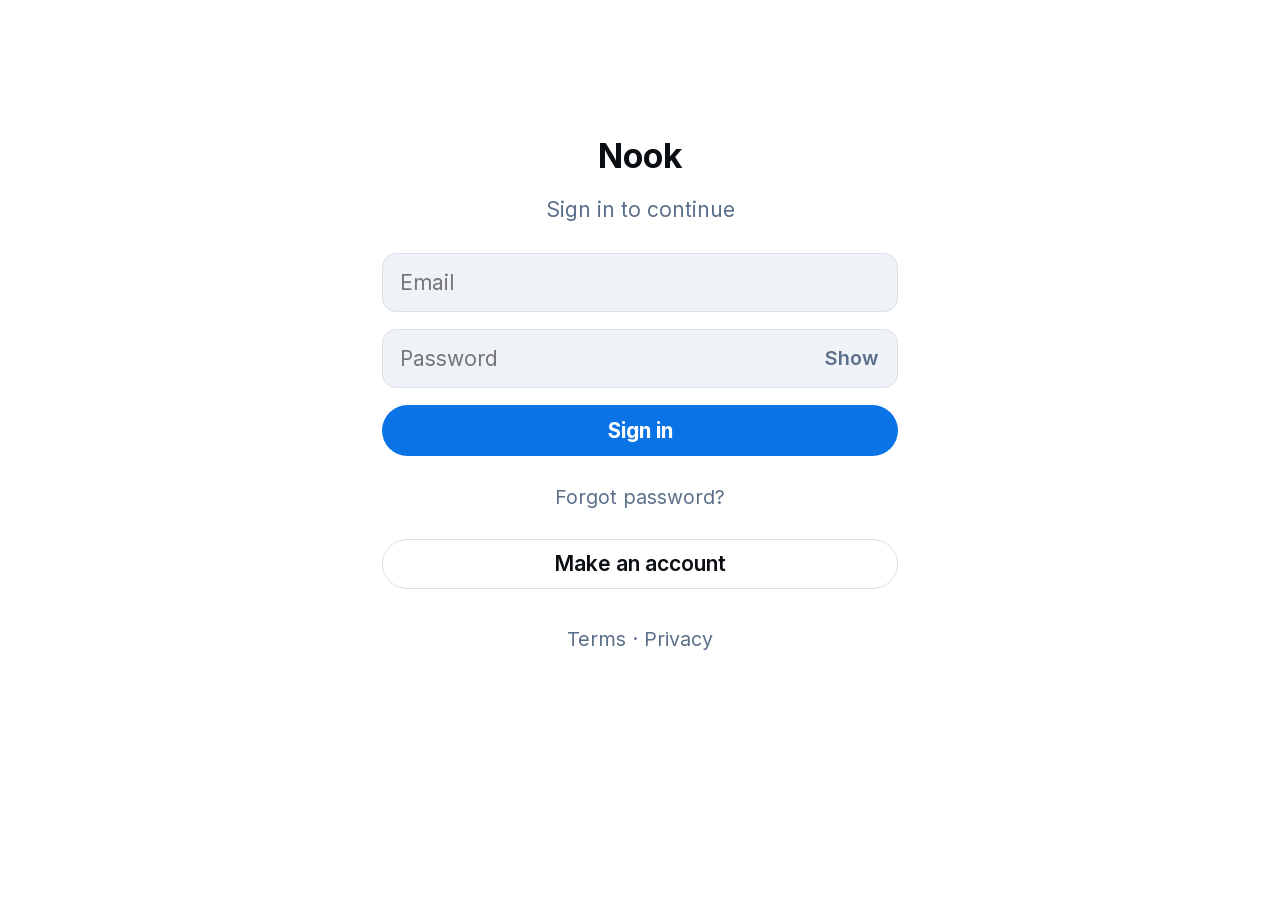
==== index.html @ 137444a3 "Aegis checks 25 posts a minute, preload the main font Co-Authored-By: Claude Sonnet 5.5 <noreply@ant" ====
<!doctype html><html lang="en"><head><meta charset=utf8><meta http-equiv="Content-Security-Policy" content="default-src 'self'; script-src 'self'; style-src 'self' 'unsafe-inline'; font-src 'self'; img-src 'self' data: blob: https:; media-src 'self' data: blob: https://cimyolsipjdpibzaebmx.supabase.co; connect-src 'self' data: blob: https://cimyolsipjdpibzaebmx.supabase.co wss://cimyolsipjdpibzaebmx.supabase.co https://www.youtube.com https://api.microlink.io https://api.allorigins.win https://api.pwnedpasswords.com; worker-src 'self'; manifest-src 'self'; frame-src 'none'; object-src 'none'; base-uri 'none'; form-action 'none'"><link rel="manifest" href="manifest.webmanifest"><meta name="theme-color" content="#161e27"><meta name="description" content="Nook is a small social app for adults. Post, follow people and message your friends."><meta property="og:type" content="website"><meta property="og:site_name" content="Nook"><meta property="og:title" content="Nook"><meta property="og:description" content="Post, follow people and message your friends."><meta property="og:url" content="https://nook-web-app.github.io/"><meta property="og:image" content="https://nook-web-app.github.io/og-image.png"><meta property="og:image:width" content="1200"><meta property="og:image:height" content="630"><meta name="twitter:card" content="summary_large_image"><meta name="twitter:title" content="Nook"><meta name="twitter:image" content="https://nook-web-app.github.io/og-image.png"><meta name="mobile-web-app-capable" content="yes"><meta name="apple-mobile-web-app-capable" content="yes"><meta name="apple-mobile-web-app-title" content="Nook"><meta name="apple-mobile-web-app-status-bar-style" content="black"><link rel="icon" href="icon-192.png" type="image/png"><link rel="apple-touch-icon" href="icon-192.png"><meta name=viewport content="width=device-width,initial-scale=1,viewport-fit=cover,interactive-widget=resizes-content"><style>img{max-width:100%}[hidden]:not([hidden=until-found i]){display:none!important}</style></head><body>
<meta name="claude:viewport-fit-sides" content="cover">
<title>Nook</title>
<link rel="preload" href="fonts/inter-latin.woff2" as="font" type="font/woff2" crossorigin>
<script defer blocking="render" src="supabase.js" integrity="sha384-UagCvVPT5XXA0Hx+nJYUAGBFseHT9zBgpJMSebsAxl9lciTwbT+39j5VfRjdP5Tp" crossorigin="anonymous"></script>
<script defer blocking="render" src="app.js"></script>
<script defer src="update.js"></script>
<style>
@font-face{font-family:'Inter';font-style:normal;font-weight:400 700;font-display:swap;src:url(fonts/inter-cyrillic-ext.woff2) format('woff2');unicode-range:U+0460-052F, U+1C80-1C8A, U+20B4, U+2DE0-2DFF, U+A640-A69F, U+FE2E-FE2F}
@font-face{font-family:'Inter';font-style:normal;font-weight:400 700;font-display:swap;src:url(fonts/inter-cyrillic.woff2) format('woff2');unicode-range:U+0301, U+0400-045F, U+0490-0491, U+04B0-04B1, U+2116}
@font-face{font-family:'Inter';font-style:normal;font-weight:400 700;font-display:swap;src:url(fonts/inter-greek-ext.woff2) format('woff2');unicode-range:U+1F00-1FFF}
@font-face{font-family:'Inter';font-style:normal;font-weight:400 700;font-display:swap;src:url(fonts/inter-greek.woff2) format('woff2');unicode-range:U+0370-0377, U+037A-037F, U+0384-038A, U+038C, U+038E-03A1, U+03A3-03FF}
@font-face{font-family:'Inter';font-style:normal;font-weight:400 700;font-display:swap;src:url(fonts/inter-vietnamese.woff2) format('woff2');unicode-range:U+0102-0103, U+0110-0111, U+0128-0129, U+0168-0169, U+01A0-01A1, U+01AF-01B0, U+0300-0301, U+0303-0304, U+0308-0309, U+0323, U+0329, U+1EA0-1EF9, U+20AB}
@font-face{font-family:'Inter';font-style:normal;font-weight:400 700;font-display:swap;src:url(fonts/inter-latin-ext.woff2) format('woff2');unicode-range:U+0100-02BA, U+02BD-02C5, U+02C7-02CC, U+02CE-02D7, U+02DD-02FF, U+0304, U+0308, U+0329, U+1D00-1DBF, U+1E00-1E9F, U+1EF2-1EFF, U+2020, U+20A0-20AB, U+20AD-20C4, U+2113, U+2C60-2C7F, U+A720-A7FF}
@font-face{font-family:'Inter';font-style:normal;font-weight:400 700;font-display:swap;src:url(fonts/inter-latin.woff2) format('woff2');unicode-range:U+0000-00FF, U+0131, U+0152-0153, U+02BB-02BC, U+02C6, U+02DA, U+02DC, U+0304, U+0308, U+0329, U+2000-206F, U+20AC, U+2122, U+2191, U+2193, U+2212, U+2215, U+FEFF, U+FFFD}
:root{--fill:#1b75d6;--lnk:#208bfe;--r-xs:4px;--r-s:10px;--r-m:14px;--r-bubble:18px;--r-l:22px;--r-sheet:28px;--r-pill:999px;--fs-xs:12px;--fs-sm:13px;--fs-md:14px;--fs-base:15px;--fs-lg:16px;--fs-xl:17px;--fs-2xl:20px;--fs-3xl:24px;--fs-av:34px;--tap:44px;--btn:36px;--btn-sm:32px;--g:16px;--bg:#161e27;--bg2:#1f2a37;--fg:#f1f3f5;--muted:#8d9bae;--line:#2b3846;--accent:#208bfe;--on:#ffffff;--danger:#f0516f;--good:#2dc653;--like:#ec4899;--scrim:rgba(0,0,0,.55);--b1:#14466f;--b2:#1d6aa8;color-scheme:dark}
@media (prefers-color-scheme: light){:root:not([data-theme="dark"]){--bg:#ffffff;--bg2:#eff2f6;--fg:#0b0f14;--muted:#5c6f8a;--line:#d9e0e8;--accent:#0b78f0;--fill:#0a73e6;--lnk:#0a73e6;--on:#ffffff;--danger:#d4264a;--good:#16a34a;--like:#e11d74;--scrim:rgba(10,15,20,.4);--b1:#9fcbfb;--b2:#5aa6f5;color-scheme:light}}
:root[data-theme="light"]{--bg:#ffffff;--bg2:#eff2f6;--fg:#0b0f14;--muted:#5c6f8a;--line:#d9e0e8;--accent:#0b78f0;--fill:#0a73e6;--lnk:#0a73e6;--on:#ffffff;--danger:#d4264a;--good:#16a34a;--like:#e11d74;--scrim:rgba(10,15,20,.4);--b1:#9fcbfb;--b2:#5aa6f5;color-scheme:light}
*{box-sizing:border-box;-webkit-tap-highlight-color:transparent}
[hidden]{display:none!important}
html{height:100%;margin:0;overflow:hidden;overscroll-behavior:none;background:var(--bg)}
body{position:fixed;inset:0 0 var(--kb,0px) 0;display:flex;flex-direction:column;overflow:hidden;overscroll-behavior:none;max-width:var(--max,600px);margin:0 auto;padding-top:env(safe-area-inset-top,0px);background:var(--bg);color:var(--fg);font:15px/1.4 Inter,system-ui,-apple-system,"Segoe UI",Roboto,sans-serif}
*{scrollbar-width:none}
*::-webkit-scrollbar{display:none;width:0;height:0}
button{font:inherit;color:inherit;cursor:pointer}
body{-webkit-user-select:none;user-select:none;-webkit-touch-callout:none}
input,textarea{-webkit-user-select:text;user-select:text}
input,textarea{font:inherit;color:var(--fg)}
textarea{resize:none}
.bar,.tabs,.post,.mp,.cr,.rb,.pinfo,.lrow,.sec,.mg,.msgs,.cin,.stats,.ptabs,.note,.cfoot,.empty,.rest{padding-left:max(16px,env(safe-area-inset-left,0px));padding-right:max(16px,env(safe-area-inset-right,0px))}
#top{position:relative;flex:none;z-index:5;background:var(--bg);border-bottom:1px solid var(--line)}
#main{overflow-anchor:none;contain:layout paint;position:relative;flex:1;min-width:0;min-height:0;overflow-y:auto;overflow-x:hidden;overscroll-behavior:contain;-webkit-overflow-scrolling:touch}
#rail{display:none}
.bar{display:grid;grid-template-columns:44px 1fr 44px;align-items:center;height:54px}
.bar>.ib:first-child{margin-left:-10px}
.bar>.ib:last-child{margin-right:-10px}
.ttl{font-weight:700;font-size:var(--fs-xl);text-align:center;overflow:hidden;text-overflow:ellipsis;white-space:nowrap}
.ib{position:relative;cursor:pointer;width:44px;height:44px;display:flex;align-items:center;justify-content:center;background:none;border:0;color:var(--muted);border-radius:50%;padding:0}
@media (hover:hover){.ib:hover{color:var(--fg)}}
.tabs{display:flex;overflow-x:auto;scrollbar-width:none}
.tabs::-webkit-scrollbar{display:none}
.tab{flex:1 0 auto;background:none;border:0;padding:0 14px;color:var(--muted);font-weight:600;font-size:var(--fs-base)}
.tab span{display:inline-block;padding:13px 0 11px;border-bottom:3px solid transparent}
.tab.on{color:var(--fg);font-weight:700}
.tab.on span{border-color:var(--accent)}
.cr{display:flex;align-items:center;gap:12px;padding-block:12px;border-bottom:1px solid var(--line)}
.cr .ph{flex:1;color:var(--muted);font-size:var(--fs-lg);background:none;border:0;text-align:left;padding:8px 0}
.cr .ph,.srow .sub{white-space:nowrap;overflow:hidden;text-overflow:ellipsis;min-width:0}
.cr .ib{width:var(--btn);color:var(--muted)}
.av{position:relative;width:40px;height:40px;border-radius:50%;background:var(--accent);color:var(--on);display:flex;align-items:center;justify-content:center;font-weight:700;flex:none;overflow:hidden}
.pic{position:absolute;inset:0;width:100%;height:100%;object-fit:cover;display:block}
.banner .pic{inset:-1px;width:calc(100% + 2px);height:calc(100% + 2px)}
.avc{display:flex;flex-direction:column;align-items:center}
.post.line{border-bottom:0}
.post.line .avc::after{content:"";flex:1;width:2px;background:var(--line);margin-top:4px;border-radius:2px}
.post{content-visibility:auto;contain-intrinsic-size:auto 120px;display:flex;gap:10px;padding-block:12px 2px;border-bottom:1px solid var(--line);cursor:pointer}
.post.rep{margin-left:calc(var(--d,0)*14px);padding-left:16px}
.pc{flex:1;min-width:0}
.ph2{display:flex;gap:5px;align-items:baseline;min-width:0}
.pn{font-weight:700;white-space:nowrap;overflow:hidden;text-overflow:ellipsis;max-width:50%}
.pu{color:var(--muted);white-space:nowrap;overflow:hidden;text-overflow:ellipsis;min-width:0}
.pt{color:var(--muted);margin-left:auto;flex:none;font-size:var(--fs-md)}
.rt{display:flex;align-items:center;gap:5px;color:var(--muted);font-size:var(--fs-sm);margin-bottom:2px}
.tx{white-space:pre-wrap;overflow-wrap:anywhere;font-size:var(--fs-base);line-height:1.38}
.tx.big{font-size:var(--fs-2xl);line-height:1.35}
.lk,.tag{color:var(--accent);background:none;border:0;padding:0;font:inherit;text-decoration:none;cursor:pointer}
.imgs{display:grid;gap:3px;border-radius:var(--r-m);overflow:hidden;margin-top:8px;border:1px solid var(--line)}
.imgs>*{min-width:0;min-height:0}
.imgs img{width:100%;height:100%;object-fit:cover;display:block;cursor:zoom-in;background:var(--bg2)}
.imgs.many{grid-template-columns:1fr 1fr}
.imgs.many img{height:auto;aspect-ratio:1}
.lbm{display:flex;max-width:100%;max-height:100%}
.av:has(> img.pic){background:none}
.av>img.pic{border-radius:50%}
.pic.blur{filter:blur(3px);transform:scale(1.04)}
.seg{display:flex;gap:8px;margin-top:6px}
.seg button{flex:1;border:0;border-radius:var(--r-s);background:var(--bg2);color:var(--fg);padding:11px;font-weight:600}
.seg button.on{background:var(--fill,var(--accent));color:var(--on)}
.imgs.n1 img{height:auto;max-height:min(460px,60vh)}
.imgs.n2{grid-template-columns:1fr 1fr;aspect-ratio:2/1}
.imgs.n3{grid-template-columns:1fr 1fr;grid-template-rows:1fr 1fr;aspect-ratio:1.7/1}
.imgs.n3>:first-child{grid-row:span 2}
.imgs.n4{grid-template-columns:1fr 1fr;grid-template-rows:1fr 1fr;aspect-ratio:1.7/1}
.acts{display:flex;align-items:center;margin:2px 0 0 -8px}
.ab{display:flex;align-items:center;gap:6px;padding:8px;min-height:38px;background:none;border:0;border-radius:var(--r-pill);color:var(--muted);font-size:var(--fs-sm);font-variant-numeric:tabular-nums}
@media (hover:hover){.ab:hover{color:var(--accent)}}
.acts>.ab:nth-child(-n+3){flex:1 1 0;max-width:84px}
.acts>.ab:nth-child(4){margin-left:auto}
.ab.like.on{color:var(--like)}
.ab.rp.on{color:var(--good)}
.ab.bm.on{color:var(--accent)}
.acts.big{margin:4px 0 0;justify-content:space-around;padding-block:4px;border-top:1px solid var(--line);border-bottom:1px solid var(--line)}
.acts.big>.ab{flex:0 0 auto;max-width:none;margin:0}
.mp{padding-block:12px 0}
.mh{display:flex;gap:12px;align-items:center}
.mh .nm{min-width:0}
.mh b{display:block}
.mh span{color:var(--muted)}
.mp .tx{margin-top:12px}
.when{color:var(--muted);font-size:var(--fs-md);margin-top:12px;padding-bottom:12px}
.stats{display:flex;gap:16px;flex-wrap:wrap;padding-block:0 12px;color:var(--muted);font-size:var(--fs-md)}
.stats b{color:var(--fg)}
.rb{display:flex;align-items:center;gap:10px;padding-block:12px;border-bottom:1px solid var(--line)}
.rb button{flex:1;text-align:left;color:var(--muted);background:var(--bg2);border:0;border-radius:var(--r-pill);padding:9px 14px}
.empty{text-align:center;color:var(--muted);padding-block:56px;display:flex;flex-direction:column;align-items:center;gap:14px}
.empty svg{opacity:.8}
.empty p{margin:0;max-width:30ch}
.pri{display:inline-flex;align-items:center;justify-content:center;min-height:var(--btn);background:var(--fill,var(--accent));color:var(--on);border:0;border-radius:var(--r-pill);padding:0 18px;font-weight:700}
.pri:disabled{opacity:.45;cursor:default}
.fbtn{display:inline-flex;align-items:center;justify-content:center;min-height:var(--btn);background:var(--fg);color:var(--bg);border:0;border-radius:var(--r-pill);padding:0 18px;font-weight:700}
.fbtn:disabled{opacity:.45;cursor:default}
.fbtn.on{background:none;color:var(--fg);box-shadow:inset 0 0 0 1px var(--line)}
.btns .ghost,.btns .fbtn,.lrow .ghost{min-height:var(--btn-sm);padding:0 14px;font-size:var(--fs-md)}
.ghost{display:inline-flex;align-items:center;justify-content:center;min-height:var(--btn);background:none;border:1px solid var(--line);color:var(--fg);border-radius:var(--r-pill);padding:0 18px;font-weight:600}
.tbtn{background:none;border:0;color:var(--fg);padding:8px 0}
.dng{color:var(--danger)}
.fab{position:fixed;z-index:8;bottom:calc(72px + env(safe-area-inset-bottom,0px));right:calc((100vw - min(100vw,var(--max,600px)))/2 + max(16px,env(safe-area-inset-right,0px)));width:56px;height:56px;border-radius:50%;background:var(--accent);color:var(--on);border:0;display:flex;align-items:center;justify-content:center;box-shadow:0 6px 18px rgba(0,0,0,.35)}
#nav{position:relative;flex:none;z-index:5;background:var(--bg);border-top:1px solid var(--line);display:flex;padding-bottom:env(safe-area-inset-bottom,0px)}
#nav .av{transition:box-shadow .15s}
#nav button.on .av{box-shadow:0 0 0 2px var(--fg)}
#nav button{flex:1;height:54px;background:none;border:0;color:var(--muted);display:flex;align-items:center;justify-content:center}
#nav button.on{color:var(--fg)}
.srch{padding:12px var(--g) 0}
.srch+.hint{margin:0;padding:8px var(--g)}
.fldh{display:flex;flex-direction:column;gap:5px}
.hint{margin:0 4px;font-size:var(--fs-sm);color:var(--muted);min-height:1.2em}
.hint.warn{color:var(--danger)}
.banner{position:relative;overflow:hidden;aspect-ratio:1000/330;background:linear-gradient(135deg,var(--b1),var(--b2))}
.pinfo{padding-block:0 8px}
.arow{display:flex;align-items:flex-end;justify-content:space-between;gap:8px}
.av.xl{width:88px;height:88px;font-size:var(--fs-av);border:4px solid var(--bg);margin-top:-44px}
.btns{display:flex;gap:8px;padding-top:10px}
.btns .ib{border:1px solid var(--line);width:var(--btn-sm);height:var(--btn-sm);background:var(--bg2)}
.pname{font-size:var(--fs-3xl);font-weight:700;margin:8px 0 0;overflow-wrap:anywhere}
.phand{color:var(--muted);margin:0}
.pstat{display:flex;gap:16px;flex-wrap:wrap;margin:10px 0 0;color:var(--muted)}
.pstat b{color:var(--fg)}
.pbio{margin:10px 0 0;white-space:pre-wrap;overflow-wrap:anywhere}
.ptabs{display:flex;overflow-x:auto;border-bottom:1px solid var(--line);scrollbar-width:none;position:sticky;top:0;background:var(--bg);z-index:4}
.mg{display:grid;grid-template-columns:repeat(3,1fr);gap:3px;padding-block:3px}
.mg button{padding:0;border:0;aspect-ratio:1;background:var(--bg2);overflow:hidden;border-radius:var(--r-xs)}
.mg img{width:100%;height:100%;object-fit:cover;display:block}
.lrow{display:flex;align-items:center;gap:14px;padding-block:14px;border-bottom:1px solid var(--line);cursor:pointer}
.lrow .nm{flex:1;min-width:0}
.lrow b{display:block;overflow:hidden;text-overflow:ellipsis;white-space:nowrap}
.lrow .sub{color:var(--muted);font-size:var(--fs-md);overflow:hidden;text-overflow:ellipsis;white-space:nowrap;display:block}
.lrow .time{color:var(--muted);font-size:var(--fs-sm);align-self:flex-start;padding-top:2px}
.lrow .ghost{flex:none}
.sq{width:44px;height:44px;border-radius:var(--r-s);background:var(--accent);color:var(--on);display:flex;align-items:center;justify-content:center;flex:none}
.sec{padding-block:18px 6px;font-size:var(--fs-sm);font-weight:700;color:var(--muted);text-transform:uppercase;letter-spacing:.06em}
.seg{display:flex;gap:4px;padding:4px;background:var(--bg2);border-radius:var(--r-pill);margin:6px max(16px,env(safe-area-inset-right,0px)) 14px max(16px,env(safe-area-inset-left,0px))}
.seg button{flex:1;padding:9px;border-radius:var(--r-pill);border:0;background:none;color:var(--muted);font-weight:600}
.seg button.on{background:var(--fill,var(--accent));color:var(--on)}
.group{background:var(--bg2);border-radius:var(--r-m);overflow:hidden;margin:0 max(16px,env(safe-area-inset-right,0px)) 8px max(16px,env(safe-area-inset-left,0px))}
.srow{display:flex;align-items:center;gap:14px;width:100%;padding:14px 16px;background:none;border:0;border-bottom:1px solid var(--line);text-align:left;color:var(--fg)}
.srow:last-child{border-bottom:0}
.srow .nm{flex:1;min-width:0}
.srow b{display:block;font-weight:600}
.srow .sub{display:block;color:var(--muted);font-size:var(--fs-sm)}
.srow>svg{color:var(--muted);flex:none}
.srow.dng,.srow.dng>svg{color:var(--danger)}
.rest{display:flex;flex-direction:column;gap:10px;padding-block:6px 10px}
.rest .pri{align-self:flex-end}
.note{color:var(--muted);font-size:var(--fs-md);padding-block:4px 10px}
.in{width:100%;min-height:42px;font-size:var(--fs-base);background:var(--bg2);border:1px solid transparent;border-radius:var(--r-s);padding:10px 12px;margin-top:6px}
.in:focus{outline:2px solid var(--accent);outline-offset:0}
.fld{padding-block:8px}
.fld label{font-size:var(--fs-sm);color:var(--muted);font-weight:600}
.chk{display:flex;align-items:center;gap:10px;padding-block:12px}
.chk input{width:20px;height:20px;accent-color:var(--accent)}
.msgs{display:flex;flex-direction:column;gap:6px;padding-block:14px;flex:1 0 auto;justify-content:flex-end}
.mrow{display:flex;flex-direction:column;align-items:flex-end;gap:0}
.mrow>*+*{margin-top:4px}
.bub .lk{color:#fff;text-decoration:none}
.bub{max-width:82%;background:var(--accent);color:var(--on);padding:9px 14px;border-radius:var(--r-bubble) var(--r-bubble) var(--r-xs) var(--r-bubble);white-space:pre-wrap;overflow-wrap:anywhere;border:0;text-align:left}
.mrow>.mmeta{margin-top:0;display:grid;grid-template-rows:0fr;width:100%}
.mmi{min-height:0;overflow:hidden;color:var(--muted);font-size:var(--fs-xs);text-align:right;opacity:0;transform:translateY(-6px)}
.mmi span{display:block;padding:4px 2px 0}
.mrow.open>.mmeta{grid-template-rows:1fr}
.mrow.open .mmi{opacity:1;transform:none}
.mrow .imgs{margin-top:0;width:min(82%,320px);border:0;border-radius:var(--r-bubble)}
.mrow>*+.lc.chat{margin-top:4px}
.mrow>*+.bub{margin-top:4px}
.who{display:flex;align-items:center;gap:10px;min-width:0;padding-left:4px}
.wn{min-width:0;line-height:1.2}
.wn b{display:block;font-size:var(--fs-lg);overflow:hidden;text-overflow:ellipsis;white-space:nowrap}
.wn span{display:block;color:var(--muted);font-size:var(--fs-sm);overflow:hidden;text-overflow:ellipsis;white-space:nowrap}
.chb{grid-template-columns:44px 1fr 44px}
.lc{display:block;border:1px solid var(--line);border-radius:var(--r-m);overflow:hidden;margin-top:8px;color:var(--fg);text-decoration:none;background:var(--bg2)}
.lci{display:block;width:100%;aspect-ratio:1.91/1;object-fit:cover;background:var(--bg2)}
.lcb{padding:10px 12px;display:flex;flex-direction:column;gap:2px;background:var(--bg2)}
.lcb b{font-weight:600;overflow:hidden;display:-webkit-box;-webkit-line-clamp:2;-webkit-box-orient:vertical;overflow-wrap:anywhere}
.lcd{color:var(--muted);font-size:var(--fs-sm);overflow:hidden;display:-webkit-box;-webkit-line-clamp:2;-webkit-box-orient:vertical}
.lch{color:var(--muted);font-size:var(--fs-xs);overflow-wrap:anywhere}
.lc.chat{width:min(82%,320px);border:0;border-radius:var(--r-bubble);margin:0}
.lc.chat .lci{aspect-ratio:1}
.lc.chat .lcb{padding:14px 16px}
.lc .skel.lcs{display:block;width:100%;aspect-ratio:auto;height:150px;border-radius:0}
.cap{position:absolute;bottom:calc(18px + env(safe-area-inset-bottom,0px));left:0;right:0;text-align:center;color:#fff;opacity:.8;font-size:var(--fs-sm);pointer-events:none}
.cimgs .skel,.cpend .skel{display:flex;align-items:center;justify-content:center;font-size:var(--fs-xs);font-weight:600;color:var(--muted)}
.cpend{display:flex;gap:8px;overflow-x:auto;padding:10px max(16px,env(safe-area-inset-right,0px)) 0 max(16px,env(safe-area-inset-left,0px));scrollbar-width:none}
.cpend>*{position:relative;width:64px;height:64px;flex:none;aspect-ratio:auto;border-radius:var(--r-s);overflow:hidden;background:var(--bg2)}
.cpend img{width:100%;height:100%;object-fit:cover;display:block}
.cpend button{position:absolute;top:3px;right:3px;width:22px;height:22px;border-radius:50%;border:0;background:rgba(0,0,0,.65);color:#fff;display:flex;align-items:center;justify-content:center;padding:0}
.cin .ib{width:40px;height:42px;flex:none;color:var(--accent)}
.cdock{position:sticky;bottom:0;z-index:5;background:var(--bg);border-top:1px solid var(--line);padding-bottom:calc(10px + env(safe-area-inset-bottom,0px))}
.cin{display:flex;gap:8px;align-items:flex-end;padding-top:10px}
.cin textarea{flex:1;max-height:140px;min-height:42px;resize:none;font-size:var(--fs-lg);line-height:1.35;background:var(--bg2);border:0;border-radius:var(--r-bubble);padding:10px 14px}
.cin textarea:focus,.cin textarea:focus-visible{outline:0;box-shadow:0 0 0 2px var(--accent)}
.cin .pri{width:42px;height:42px;padding:0;display:flex;align-items:center;justify-content:center}
.cdock{position:sticky}
.zenav{background:none}
.zenav svg,.zenav img{width:100%;height:100%;display:block}
.zenav img{object-fit:cover;border-radius:50%}
.btns label.ghost{cursor:pointer}
.zpop{position:absolute;left:16px;bottom:calc(100% + 6px);z-index:6;display:flex;align-items:center;gap:10px;background:var(--bg2);color:var(--fg);border:1px solid var(--line);border-radius:var(--r-m);padding:8px 14px 8px 8px;box-shadow:0 8px 24px rgba(0,0,0,.25);text-align:left;opacity:0;transform:translateY(8px) scale(.96);transform-origin:bottom left;pointer-events:none;transition:opacity .18s ease,transform .24s cubic-bezier(.2,.8,.2,1)}
.zpop.on{opacity:1;transform:none;pointer-events:auto}
.zpop b{display:block;font-size:var(--fs-base);font-weight:700}
.zpop small{display:block;color:var(--muted);font-size:var(--fs-xs)}
.zav{width:34px;height:34px;border-radius:50%;background:linear-gradient(135deg,var(--b1),var(--accent));color:var(--on);display:flex;align-items:center;justify-content:center;font-weight:700;flex:none}
.zin{color:var(--muted);opacity:.7;font-weight:400}
.mrow.zdm .bub{background:var(--bg2);color:var(--fg);border-radius:var(--r-bubble) var(--r-bubble) var(--r-bubble) var(--r-xs);border:1px solid var(--line)}
.zcard{border:1px solid var(--line);background:var(--bg2);border-radius:var(--r-m);padding:12px 14px;max-width:min(320px,82%);cursor:pointer}
.zcard.big{max-width:none;cursor:default}
.zch{display:flex;align-items:center;gap:10px;margin-bottom:8px}
.zch .nm b{display:block}.zch .nm span{color:var(--muted);font-size:var(--fs-xs)}
.zct{overflow-wrap:anywhere}
.zimgs{display:grid;gap:6px;margin-top:8px;position:relative}.zmore{position:absolute;right:8px;bottom:8px;background:rgba(0,0,0,.65);color:#fff;border-radius:var(--r-pill);padding:2px 10px;font-size:var(--fs-sm);font-weight:600}.zimgs img{width:100%;max-height:260px;object-fit:cover;border-radius:var(--r-s);display:block}
.zcd{color:var(--muted);font-size:var(--fs-xs);margin-top:8px}
.mrow.zdm{align-items:flex-start}
.mrow.zdm .mmi{text-align:left}
.mrow.ai{align-items:flex-start}
.mrow.ai .bub{background:var(--bg2);color:var(--fg);border-radius:var(--r-bubble) var(--r-bubble) var(--r-bubble) var(--r-xs);border:1px solid var(--line)}
.mrow.ai .mmi{text-align:left}
.bub.typing{display:flex;gap:5px;align-items:center;padding:12px 16px}
.bub.typing i{width:7px;height:7px;border-radius:50%;background:var(--muted);animation:zdot 1s ease-in-out infinite}
.bub.typing i:nth-child(2){animation-delay:.15s}
.bub.typing i:nth-child(3){animation-delay:.3s}
@keyframes zdot{0%,60%,100%{transform:translateY(0);opacity:.35}30%{transform:translateY(-4px);opacity:1}}
.ov{position:fixed;inset:0 0 var(--kb,0px) 0;z-index:30;max-width:var(--max,600px);margin:0 auto;background:var(--bg);display:flex;flex-direction:column;padding-top:env(safe-area-inset-top,0px)}
.mbar{grid-template-columns:auto 1fr auto;border-bottom:1px solid var(--line);flex:none}
.mact{margin-top:20px}.mact .pri{width:100%}.mact:has(> [hidden]){display:none}
.mbody{flex:1;overflow-y:auto;min-height:0;padding-left:max(16px,env(safe-area-inset-left,0px));padding-right:max(16px,env(safe-area-inset-right,0px));padding-block:12px}
.cfoot{display:flex;align-items:center;gap:4px;padding-block:6px;border-top:1px solid var(--line);flex:none;padding-bottom:calc(6px + env(safe-area-inset-bottom,0px))}
.cfoot .grow{flex:1}
.cfoot .ib{color:var(--accent)}
.cfoot .ib:disabled{opacity:.4}
.rem{font-size:var(--fs-sm);font-variant-numeric:tabular-nums;color:var(--muted)}
.rem.over{color:var(--danger)}
.ring{width:26px;height:26px;display:block}
.crow{display:flex;gap:12px}
.cta{flex:1;min-width:0;background:none;border:0;resize:none;font-size:var(--fs-xl);line-height:1.4;min-height:130px;padding:6px 0;outline:0;color:var(--fg)}
.cimgs{display:grid;grid-template-columns:repeat(4,1fr);gap:8px;padding-top:8px}
.cimgs div{position:relative;aspect-ratio:1;border-radius:var(--r-s);overflow:hidden;background:var(--bg2)}
.cimgs img{width:100%;height:100%;object-fit:cover;display:block}
.cimgs button{position:absolute;top:4px;right:4px;width:26px;height:26px;border-radius:50%;border:0;background:rgba(0,0,0,.65);color:#fff;display:flex;align-items:center;justify-content:center;padding:0}
.quote{border:1px solid var(--line);border-radius:var(--r-m);padding:10px 12px;margin-bottom:12px;color:var(--muted);font-size:var(--fs-md)}
.quote b{color:var(--fg)}
.ebanner{position:relative;aspect-ratio:1000/330;border-radius:var(--r-m);background:linear-gradient(135deg,var(--b1),var(--b2));overflow:hidden}
.eav{position:relative;margin-top:-44px;margin-left:12px;width:88px}
.eav .av{width:88px;height:88px;font-size:var(--fs-av);border:4px solid var(--bg)}
.pick{position:absolute;right:8px;bottom:8px;width:var(--btn-sm);height:var(--btn-sm);border-radius:50%;border:0;background:rgba(0,0,0,.65);color:#fff;display:flex;align-items:center;justify-content:center;padding:0}
.eav .pick{right:-6px;bottom:2px}
.scrim{position:fixed;inset:0;z-index:60;background:var(--scrim)}
.drawer{position:fixed;top:0;bottom:0;left:0;z-index:61;width:min(86vw,330px);background:var(--bg);border-right:1px solid var(--line);overflow-y:auto;padding-top:calc(20px + env(safe-area-inset-top,0px));padding-bottom:calc(20px + env(safe-area-inset-bottom,0px));padding-left:max(20px,env(safe-area-inset-left,0px));padding-right:20px;display:flex;flex-direction:column}
.drawer .av{width:56px;height:56px;font-size:var(--fs-2xl)}
.drawer h2{font-size:var(--fs-2xl);margin:12px 0 0}
.drawer .hand{color:var(--muted);margin:0}
.drawer .stat{margin:10px 0 18px;color:var(--muted)}
.drawer .stat b{color:var(--fg)}
.dm{display:flex;align-items:center;gap:18px;width:100%;background:none;border:0;padding:13px 0;font-size:var(--fs-2xl);text-align:left;color:var(--fg)}
.dm.on{font-weight:700}
.dfoot{margin-top:auto;padding-top:24px;color:var(--muted);font-size:var(--fs-sm)}
.unotes{list-style:none;margin:6px 0 12px;padding:0 18px;max-height:40vh;overflow-y:auto;text-align:left}.unotes li{font-size:var(--fs-lg);line-height:1.4;padding:6px 0;color:var(--fg)}.ucat{margin:0 0 10px}.uh{font-size:var(--fs-sm);font-weight:700;color:#2f81f7;padding:0 18px 4px;text-transform:uppercase;letter-spacing:.05em}
.sheet{position:fixed;z-index:62;left:0;right:0;bottom:max(8px,env(safe-area-inset-bottom,0px));width:calc(100% - 16px);max-width:584px;margin:0 auto;background:var(--bg);border:1px solid var(--line);border-radius:var(--r-sheet);padding:0 10px 10px;contain:layout style;will-change:transform}
.grab{display:flex;justify-content:center;padding:10px 0 12px;touch-action:none;cursor:grab}
.grab i{width:38px;height:4px;border-radius:var(--r-xs);background:var(--line)}
.st{padding:0 12px 12px;text-align:center;color:var(--muted);font-size:var(--fs-md)}
.sg{overflow:hidden;max-height:52vh;overflow-y:auto}
.si{border-radius:var(--r-m);display:flex;align-items:center;gap:14px;width:100%;padding:12px 14px;background:none;border:0;font-size:var(--fs-lg);font-weight:500;text-align:left;color:var(--fg)}
.si.plain{justify-content:center;padding:15px 14px;font-weight:600}
.sic{width:36px;height:36px;display:flex;align-items:center;justify-content:center;color:var(--accent);flex:none}
.si.danger{color:var(--danger)}
.si.danger .sic{color:var(--danger)}
.si .trail{margin-left:auto;color:var(--muted);display:flex}
.si.on{background:var(--bg2);font-weight:700}
.si .trail.ck{display:none;color:var(--accent)}
.si.on .trail.ck{display:flex}
.sx{border-radius:var(--r-m);display:block;width:100%;padding:15px;border:0;background:none;color:var(--fg);font-weight:700;font-size:var(--fs-lg)}
.sx:active{background:var(--bg2)}
.lb{position:fixed;inset:0;z-index:80;background:rgba(0,0,0,.94);display:flex;align-items:center;justify-content:center}
.lb img{max-width:100%;max-height:100%;object-fit:contain}
.lb .ib{position:absolute;color:#fff;background:rgba(255,255,255,.14)}
.lb .x{top:calc(12px + env(safe-area-inset-top,0px));right:12px}
.lb .l{left:8px;top:50%}
.lb .r{right:8px;top:50%}
#toast{position:fixed;z-index:90;left:50%;bottom:calc(72px + env(safe-area-inset-bottom,0px));transform:translateX(-50%);display:flex;align-items:center;gap:12px;width:max-content;background:var(--bg2);color:var(--fg);border:1px solid var(--line);padding:9px 14px;border-radius:var(--r-m);font-weight:500;font-size:var(--fs-sm);line-height:1.3;max-width:min(88vw,340px);opacity:0;pointer-events:none;box-shadow:0 4px 16px rgba(0,0,0,.22)}
#toast.show{opacity:1}
.hid{display:none}
#ptr{position:fixed;left:50%;top:0;width:40px;height:40px;margin-left:-20px;border-radius:50%;background:var(--bg2);border:1px solid var(--line);color:var(--accent);display:flex;align-items:center;justify-content:center;z-index:20;opacity:0;pointer-events:none;transform:translateY(-60px);box-shadow:0 4px 14px rgba(0,0,0,.3)}
#ptr.snap{transition:transform .22s cubic-bezier(.2,.8,.2,1),opacity .2s}
#ptr.spin svg{animation:ptrspin .7s linear infinite}
@keyframes ptrspin{to{transform:rotate(360deg)}}
:focus-visible{outline:2px solid var(--accent);outline-offset:2px}
.cta:focus-visible{outline:0}
.vh{position:absolute;inset:0;width:100%;height:100%;opacity:0;cursor:pointer;font-size:0}
.ib.off{opacity:.4;pointer-events:none}
.pick{cursor:pointer}
.skel{aspect-ratio:1;border-radius:var(--r-s);background:var(--bg2)}
.dsp{height:18px}
.cropcv{display:block;margin:0 auto;border-radius:0;touch-action:none;cursor:grab;max-width:100%}
.crop{overflow:hidden}
.zrow{display:flex;gap:12px;align-items:center;margin-top:16px}
.zrow input{flex:1;accent-color:var(--accent)}
.hint{color:var(--muted);font-size:var(--fs-sm);text-align:center;margin:12px 0 0}
.dim{color:var(--muted);font-size:var(--fs-md)}
.out{pointer-events:none}
.tact{background:none;border:0;color:var(--accent);font-weight:700;font-size:var(--fs-sm);margin:0;padding:0;flex:none}
#toast.act{pointer-events:auto}
@keyframes shimmer{from{background-position:200% 0}to{background-position:-200% 0}}
@media (prefers-reduced-motion: no-preference){
@keyframes fadeIn{from{opacity:0}to{opacity:1}}
@keyframes fadeOut{from{opacity:1}to{opacity:0}}
@keyframes slideR{from{opacity:0;transform:translateX(14px)}to{opacity:1;transform:none}}
@keyframes slideL{from{opacity:0;transform:translateX(-14px)}to{opacity:1;transform:none}}
@keyframes sheetUp{from{transform:translateY(100%)}to{transform:none}}
@keyframes sheetDown{from{transform:none}to{transform:translateY(100%)}}
@keyframes drawerIn{from{transform:translateX(-100%)}to{transform:none}}
@keyframes drawerOut{from{transform:none}to{transform:translateX(-100%)}}
@keyframes zoomIn{from{opacity:0;transform:scale(.94)}to{opacity:1;transform:none}}
@keyframes fresh{from{opacity:0;transform:translateY(-10px)}to{opacity:1;transform:none}}
@keyframes fadeIn{from{opacity:0}to{opacity:1}}
@keyframes bubble{from{opacity:0;transform:translateY(6px)}to{opacity:1;transform:none}}

#main.go-fwd{animation:slideR .18s ease-out}
#main.go-back{animation:slideL .18s ease-out}
#main.go-root{animation:fadeIn .14s ease-out}
.scrim{animation:fadeIn .16s ease-out;will-change:opacity}
.scrim.out{animation:fadeOut .16s ease-in forwards}
.drawer{animation:drawerIn .26s cubic-bezier(.2,.8,.2,1)}
.drawer.out{animation:drawerOut .2s ease-in forwards}
.sheet{animation:sheetUp .22s cubic-bezier(.2,.8,.2,1)}
.sheet.out{animation:sheetDown .16s ease-in forwards}
.ov{animation:sheetUp .28s cubic-bezier(.2,.8,.2,1)}
.ov.out{animation:sheetDown .22s ease-in forwards}
.lb{animation:fadeIn .2s ease-out}
.lb.out{animation:fadeOut .2s forwards}
.lb img{animation:zoomIn .24s cubic-bezier(.2,.8,.2,1)}
.post.fresh{animation:fresh .6s ease-out}
.mrow.new{animation:fadeIn .18s ease-out}
.cimgs div{animation:zoomIn .22s ease-out}
.skel{background:linear-gradient(100deg,var(--bg2) 30%,var(--line) 50%,var(--bg2) 70%);background-size:300% 100%;animation:shimmer 1.2s linear infinite}
#toast{transform:translate(-50%,8px);transition:opacity .18s,transform .18s}
#toast.show{transform:translate(-50%,0)}
.ib,.tab,.pri,.ghost,.fab,#nav button,.si,.dm,.lrow{transition:color .15s,background-color .15s,transform .12s}
.ib:active,.pri:active,.ghost:active,.fab:active,#nav button:active{transform:scale(.92)}
@keyframes tapPop{0%{transform:scale(.95)}60%{transform:scale(1.02)}100%{transform:none}}
.mmeta{transition:grid-template-rows .24s cubic-bezier(.2,.8,.2,1)}
.mmi{transition:opacity .2s ease,transform .24s cubic-bezier(.2,.8,.2,1)}
.mrow.tap .bub,.mrow.tap .imgs,.mrow.tap .lc{animation:tapPop .34s cubic-bezier(.3,1.5,.5,1)}
.mrow:active .bub{transform:scale(.97)}
.bub{transition:transform .12s}
.lrow,.dm{position:relative;isolation:isolate}
.lrow::before,.dm::before{content:"";position:absolute;inset:3px 6px;border-radius:var(--r-m);z-index:-1;pointer-events:none;transition:background-color .15s}
.dm:active::before,.lrow:active::before{background-color:var(--bg2)}
.si:active{background-color:var(--bg2)}
}
:focus-visible{outline:none}
button:focus-visible,[role=button]:focus-visible,a:focus-visible,input:focus-visible,textarea:focus-visible,.post:focus-visible,.lrow:focus-visible{outline:2px solid var(--accent);outline-offset:2px}







.rprof .banner{border-radius:0}
.rprof .pname{font-size:var(--fs-2xl);margin-top:6px}
.rprof .pinfo{padding-bottom:4px}
.rprof .phand{font-size:var(--fs-md)}

@media (min-width:600px){html{zoom:1.4}}
/* iPads and computers: the phone layout stretched to reach both screen edges */
:root{--max:100vw}
#rail{display:none!important}
.bellb.unread::after{content:"";position:absolute;top:9px;right:9px;width:9px;height:9px;border-radius:50%;background:var(--accent)}
.dotn{min-width:22px;height:22px;padding:0 7px;border-radius:var(--r-pill);background:var(--accent);color:var(--on);font-size:var(--fs-xs);font-weight:600;display:inline-flex;align-items:center;justify-content:center;flex:none}
.nbadge{min-width:20px;height:20px;padding:0 6px;border-radius:var(--r-pill);background:var(--accent);color:var(--on);font-size:var(--fs-xs);font-weight:600;display:inline-flex;align-items:center;justify-content:center;flex:none}
#nav button{position:relative}
.nbadge.nav{position:absolute;top:4px;right:calc(50% - 26px)}
.pstat .lk{cursor:pointer;color:inherit}
.pstat .lk:active{opacity:.6}
.dmm{display:block;width:min(72vw,360px);max-width:100%;height:auto;max-height:56vh;object-fit:contain;border-radius:var(--r-m);margin-top:4px;cursor:pointer;background:var(--bg2)}
.dmm[style*="--ar"]{width:min(72vw,360px,calc(56vh * var(--ar)));aspect-ratio:var(--ar)}
.lrow .sub.tp{color:var(--fg)}
@keyframes slideIn{from{opacity:0;transform:translateX(-14px)}to{opacity:1;transform:none}}
.mrow.them.new{animation:fadeIn .18s ease-out}
@media (prefers-reduced-motion: no-preference){
@keyframes sendWait{0%,100%{opacity:.62}50%{opacity:.9}}
@keyframes landPop{0%{transform:scale(.96)}55%{transform:scale(1.035)}100%{transform:none}}
.mrow:not(.zdm):not(.ai).tmpm .bub,.mrow:not(.zdm):not(.ai).tmpm .dmm,.mrow:not(.zdm):not(.ai).tmpm .lc{animation:sendWait 1s ease-in-out infinite}
.mrow.landed .bub,.mrow.landed .dmm,.mrow.landed .lc{animation:landPop .4s cubic-bezier(.3,1.5,.5,1);transform-origin:100% 100%}
@media (prefers-reduced-motion:reduce){.mrow.tmpm .bub,.mrow.tmpm .dmm,.mrow.tmpm .lc,.mrow.landed .bub,.mrow.landed .dmm,.mrow.landed .lc{animation:none}}
@keyframes sendPop{from{opacity:0;transform:translateY(16px) scale(.86)}to{opacity:1;transform:none}}
.mrow:not(.them):not(.ai).new{animation:sendPop .34s cubic-bezier(.2,1.25,.4,1);transform-origin:100% 100%}
}
.mrow .bub,.mrow .dmm,.mrow .lc{transition:opacity .3s,transform .12s}
.mrow.them{align-items:flex-start}
.mrow.them .bub{background:var(--bg2);color:var(--fg);border-radius:var(--r-bubble) var(--r-bubble) var(--r-bubble) var(--r-xs);border:1px solid var(--line)}
.mrow.them .mmi{text-align:left}
.dmw{display:block;max-width:100%}
.dmgone{padding:14px 16px;border-radius:var(--r-m);background:var(--bg2);color:var(--muted);font-size:var(--fs-md);margin-top:4px;border:1px solid var(--line)}
.lockn{text-align:center;color:var(--muted);font-size:var(--fs-sm);padding:8px 16px 0}
.cdock.locked .cin{opacity:.4;pointer-events:none}
.cdock.locked textarea{background:var(--line)}
.trow{display:grid;grid-template-rows:0fr;opacity:0;margin-top:-6px;pointer-events:none;transition:grid-template-rows .3s cubic-bezier(.2,.8,.2,1),opacity .25s ease,margin-top .3s cubic-bezier(.2,.8,.2,1)}
.trow.snap{transition:none}
.trow.show{grid-template-rows:1fr;opacity:1;margin-top:0}
.trow>.tin{min-height:0;overflow:hidden}
.lb .d{top:calc(12px + env(safe-area-inset-top,0px));left:12px}
.lb~.scrim{z-index:84}
.lb~.sheet{z-index:85}
.lrow.unread::before{background-color:color-mix(in srgb,var(--accent) 9%,transparent)}
.swipe{position:relative;overflow:hidden;background:var(--bg)}
.swipe .sbg{position:absolute;inset:0;display:flex;align-items:center;justify-content:flex-end;padding-right:22px;background:var(--danger);color:#fff}
.swipe .lrow{position:relative;background:var(--bg);touch-action:pan-y}

.swipe .lrow.drag{transition:none}
.dim-note{color:var(--muted);font-size:var(--fs-sm);margin:6px 0 0}
#top:empty{border-bottom:0}
.sbtn{text-align:center;text-decoration:none}
.sbtn.big{display:flex;width:100%;min-height:var(--btn);margin:8px 0;font-size:var(--fs-md)}
.ctr{text-align:center}
.repc{padding:14px max(16px,env(safe-area-inset-left,0px));border-bottom:1px solid var(--line);display:flex;flex-direction:column;gap:8px}
.reph{display:flex;justify-content:space-between;gap:8px}
.repc .sub{color:var(--muted);font-size:var(--fs-md)}
.repc .btns{display:flex;gap:10px}
.repc .ghost.dng{color:var(--danger)}
.sheet.warn{display:flex;flex-direction:column;gap:10px;padding:0 18px 18px;text-align:center}
.warnt{font-size:var(--fs-2xl);font-weight:700}
.sheet.warn p{margin:0;color:var(--muted);font-size:var(--fs-md);line-height:1.5}
.sheet.warn .pri{width:100%;margin-top:6px}
.legal{padding:8px max(16px,env(safe-area-inset-left,0px)) 48px}
.legal h2{font-size:var(--fs-xl);margin:22px 0 6px}
.legal p{font-size:var(--fs-base);line-height:1.55;margin:6px 0}
.legal ul{margin:6px 0;padding-left:20px}
.legal li{font-size:var(--fs-base);line-height:1.55;margin:6px 0}
.legal .upd{color:var(--muted);font-size:var(--fs-sm)}
.agree{display:flex;gap:10px;align-items:flex-start;font-size:var(--fs-md);color:var(--muted);text-align:left}
.agree input{-webkit-appearance:none;appearance:none;margin:2px 0 0;flex:none;width:20px;height:20px;border-radius:6px;border:1.5px solid var(--muted);background:var(--bg2);display:grid;place-items:center;cursor:pointer;transition:background-color .15s,border-color .15s}
.agree input:checked{background:var(--fill,var(--accent));border-color:var(--fill,var(--accent))}
.agree input:checked::after{content:"";width:10px;height:5px;border-left:2.2px solid #fff;border-bottom:2.2px solid #fff;transform:rotate(-45deg) translate(1px,-1px)}
.agree input:focus-visible{outline:2px solid var(--accent);outline-offset:2px}
.fldh .hint:empty{display:none}
.agree a{color:var(--lnk,var(--accent));text-decoration:none;font-weight:600;cursor:pointer}
.mask{-webkit-text-security:disc;text-security:disc;resize:none;overflow:hidden;white-space:nowrap;height:42px;display:block;font-family:inherit}
.fold .kids{display:none;background:var(--bg2)}
.fold.open .kids{display:block}
.fold .kids .lrow{padding-left:36px}
.chev{flex:none;display:inline-flex;color:var(--muted);align-self:center;transform:rotate(180deg);transition:transform .15s}
.fold.open .chev{transform:rotate(-90deg)}
.keybox{display:block;width:100%;background:var(--bg2);border:1px solid var(--line);border-radius:var(--r-s);padding:12px;color:var(--fg);font:600 var(--fs-sm)/1.4 ui-monospace,Menlo,monospace;letter-spacing:.08em;word-break:break-all;text-align:center}
.auth{display:flex;flex-direction:column;gap:12px;width:100%;max-width:400px;margin:0 auto;padding:max(10vh,32px) 16px 24px}
.auth .logo{width:64px;height:64px;border-radius:var(--r-l);align-self:center}
.auth h1{margin:4px 0 0;font-size:var(--fs-3xl);font-weight:700;text-align:center}
.auth .sub{margin:0 0 8px;color:var(--muted);text-align:center}
.auth .in{margin:0;border:1px solid var(--line)}
.auth .pri{width:100%}
.auth .tbtn{align-self:center;color:var(--muted);font-size:var(--fs-md)}
.auth .note{text-align:center;padding:0}
.auth .note:empty{display:none}
</style>
<header id="top"></header>
<main id="main"></main>
<nav id="nav"></nav>
<aside id="rail" aria-label="Quick panel"></aside>
<div id="fabs"></div>
<div id="layer"></div>
<div id="toast" role="status"></div>

</body></html>
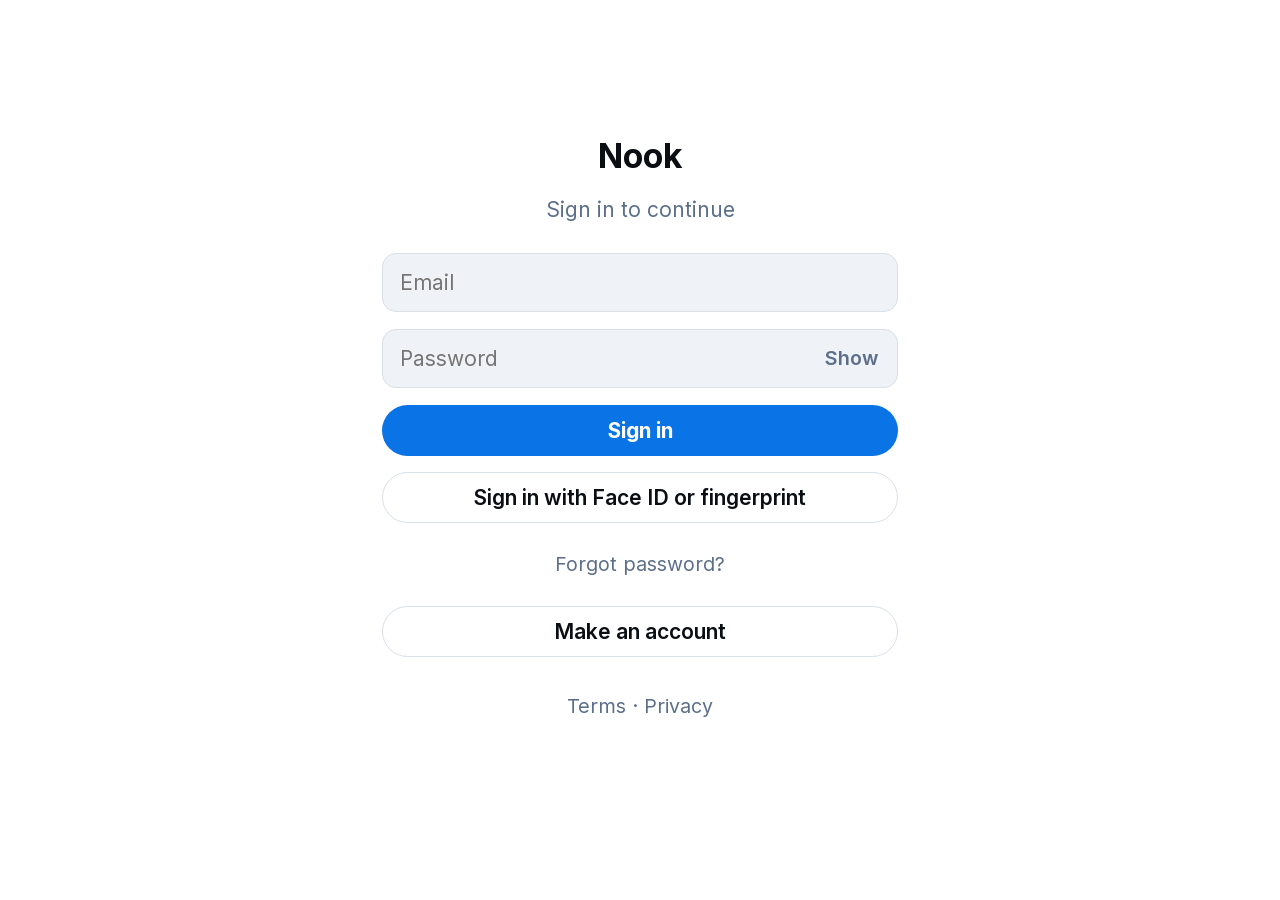
==== commit bc68a531: "Run check round 5: stronger key backup, own link preview, hashed emails, boot shell Co-Authored-By: " ====
--- a/index.html
+++ b/index.html
@@ -1,475 +1,12 @@
-<!doctype html><html lang="en"><head><meta charset=utf8><meta http-equiv="Content-Security-Policy" content="default-src 'self'; script-src 'self'; style-src 'self' 'unsafe-inline'; font-src 'self'; img-src 'self' data: blob: https:; media-src 'self' data: blob: https://cimyolsipjdpibzaebmx.supabase.co; connect-src 'self' data: blob: https://cimyolsipjdpibzaebmx.supabase.co wss://cimyolsipjdpibzaebmx.supabase.co https://www.youtube.com https://api.microlink.io https://api.allorigins.win https://api.pwnedpasswords.com; worker-src 'self'; manifest-src 'self'; frame-src 'none'; object-src 'none'; base-uri 'none'; form-action 'none'"><link rel="manifest" href="manifest.webmanifest"><meta name="theme-color" content="#161e27"><meta name="description" content="Nook is a small social app for adults. Post, follow people and message your friends."><meta property="og:type" content="website"><meta property="og:site_name" content="Nook"><meta property="og:title" content="Nook"><meta property="og:description" content="Post, follow people and message your friends."><meta property="og:url" content="https://nook-web-app.github.io/"><meta property="og:image" content="https://nook-web-app.github.io/og-image.png"><meta property="og:image:width" content="1200"><meta property="og:image:height" content="630"><meta name="twitter:card" content="summary_large_image"><meta name="twitter:title" content="Nook"><meta name="twitter:image" content="https://nook-web-app.github.io/og-image.png"><meta name="mobile-web-app-capable" content="yes"><meta name="apple-mobile-web-app-capable" content="yes"><meta name="apple-mobile-web-app-title" content="Nook"><meta name="apple-mobile-web-app-status-bar-style" content="black"><link rel="icon" href="icon-192.png" type="image/png"><link rel="apple-touch-icon" href="icon-192.png"><meta name=viewport content="width=device-width,initial-scale=1,viewport-fit=cover,interactive-widget=resizes-content"><style>img{max-width:100%}[hidden]:not([hidden=until-found i]){display:none!important}</style></head><body>
+<!doctype html><html lang="en"><head><meta charset=utf8><meta http-equiv="Content-Security-Policy" content="default-src 'self'; script-src 'self'; style-src 'self'; font-src 'self'; img-src 'self' data: blob: https:; media-src 'self' data: blob: https://cimyolsipjdpibzaebmx.supabase.co; connect-src 'self' data: blob: https://cimyolsipjdpibzaebmx.supabase.co wss://cimyolsipjdpibzaebmx.supabase.co https://www.youtube.com https://api.pwnedpasswords.com; worker-src 'self'; manifest-src 'self'; frame-src 'none'; object-src 'none'; base-uri 'none'; form-action 'none'"><link rel="manifest" href="manifest.webmanifest"><meta name="theme-color" content="#161e27"><meta name="description" content="Nook is a small social app for adults. Post, follow people and message your friends."><meta property="og:type" content="website"><meta property="og:site_name" content="Nook"><meta property="og:title" content="Nook"><meta property="og:description" content="Post, follow people and message your friends."><meta property="og:url" content="https://nook-web-app.github.io/"><meta property="og:image" content="https://nook-web-app.github.io/og-image.png"><meta property="og:image:width" content="1200"><meta property="og:image:height" content="630"><meta name="twitter:card" content="summary_large_image"><meta name="twitter:title" content="Nook"><meta name="twitter:image" content="https://nook-web-app.github.io/og-image.png"><meta name="mobile-web-app-capable" content="yes"><meta name="apple-mobile-web-app-capable" content="yes"><meta name="apple-mobile-web-app-title" content="Nook"><meta name="apple-mobile-web-app-status-bar-style" content="black"><link rel="icon" href="icon-192.png" type="image/png"><link rel="apple-touch-icon" href="icon-192.png"><meta name=viewport content="width=device-width,initial-scale=1,viewport-fit=cover,interactive-widget=resizes-content"></head><body>
 <meta name="claude:viewport-fit-sides" content="cover">
 <title>Nook</title>
 <link rel="preload" href="fonts/inter-latin.woff2" as="font" type="font/woff2" crossorigin>
-<script defer blocking="render" src="supabase.js" integrity="sha384-UagCvVPT5XXA0Hx+nJYUAGBFseHT9zBgpJMSebsAxl9lciTwbT+39j5VfRjdP5Tp" crossorigin="anonymous"></script>
-<script defer blocking="render" src="app.js"></script>
+<script src="guard.js"></script>
+<script defer src="supabase.js" integrity="sha384-UagCvVPT5XXA0Hx+nJYUAGBFseHT9zBgpJMSebsAxl9lciTwbT+39j5VfRjdP5Tp" crossorigin="anonymous"></script>
+<script defer src="app.js"></script>
 <script defer src="update.js"></script>
-<style>
-@font-face{font-family:'Inter';font-style:normal;font-weight:400 700;font-display:swap;src:url(fonts/inter-cyrillic-ext.woff2) format('woff2');unicode-range:U+0460-052F, U+1C80-1C8A, U+20B4, U+2DE0-2DFF, U+A640-A69F, U+FE2E-FE2F}
-@font-face{font-family:'Inter';font-style:normal;font-weight:400 700;font-display:swap;src:url(fonts/inter-cyrillic.woff2) format('woff2');unicode-range:U+0301, U+0400-045F, U+0490-0491, U+04B0-04B1, U+2116}
-@font-face{font-family:'Inter';font-style:normal;font-weight:400 700;font-display:swap;src:url(fonts/inter-greek-ext.woff2) format('woff2');unicode-range:U+1F00-1FFF}
-@font-face{font-family:'Inter';font-style:normal;font-weight:400 700;font-display:swap;src:url(fonts/inter-greek.woff2) format('woff2');unicode-range:U+0370-0377, U+037A-037F, U+0384-038A, U+038C, U+038E-03A1, U+03A3-03FF}
-@font-face{font-family:'Inter';font-style:normal;font-weight:400 700;font-display:swap;src:url(fonts/inter-vietnamese.woff2) format('woff2');unicode-range:U+0102-0103, U+0110-0111, U+0128-0129, U+0168-0169, U+01A0-01A1, U+01AF-01B0, U+0300-0301, U+0303-0304, U+0308-0309, U+0323, U+0329, U+1EA0-1EF9, U+20AB}
-@font-face{font-family:'Inter';font-style:normal;font-weight:400 700;font-display:swap;src:url(fonts/inter-latin-ext.woff2) format('woff2');unicode-range:U+0100-02BA, U+02BD-02C5, U+02C7-02CC, U+02CE-02D7, U+02DD-02FF, U+0304, U+0308, U+0329, U+1D00-1DBF, U+1E00-1E9F, U+1EF2-1EFF, U+2020, U+20A0-20AB, U+20AD-20C4, U+2113, U+2C60-2C7F, U+A720-A7FF}
-@font-face{font-family:'Inter';font-style:normal;font-weight:400 700;font-display:swap;src:url(fonts/inter-latin.woff2) format('woff2');unicode-range:U+0000-00FF, U+0131, U+0152-0153, U+02BB-02BC, U+02C6, U+02DA, U+02DC, U+0304, U+0308, U+0329, U+2000-206F, U+20AC, U+2122, U+2191, U+2193, U+2212, U+2215, U+FEFF, U+FFFD}
-:root{--fill:#1b75d6;--lnk:#208bfe;--r-xs:4px;--r-s:10px;--r-m:14px;--r-bubble:18px;--r-l:22px;--r-sheet:28px;--r-pill:999px;--fs-xs:12px;--fs-sm:13px;--fs-md:14px;--fs-base:15px;--fs-lg:16px;--fs-xl:17px;--fs-2xl:20px;--fs-3xl:24px;--fs-av:34px;--tap:44px;--btn:36px;--btn-sm:32px;--g:16px;--bg:#161e27;--bg2:#1f2a37;--fg:#f1f3f5;--muted:#8d9bae;--line:#2b3846;--accent:#208bfe;--on:#ffffff;--danger:#f0516f;--good:#2dc653;--like:#ec4899;--scrim:rgba(0,0,0,.55);--b1:#14466f;--b2:#1d6aa8;color-scheme:dark}
-@media (prefers-color-scheme: light){:root:not([data-theme="dark"]){--bg:#ffffff;--bg2:#eff2f6;--fg:#0b0f14;--muted:#5c6f8a;--line:#d9e0e8;--accent:#0b78f0;--fill:#0a73e6;--lnk:#0a73e6;--on:#ffffff;--danger:#d4264a;--good:#16a34a;--like:#e11d74;--scrim:rgba(10,15,20,.4);--b1:#9fcbfb;--b2:#5aa6f5;color-scheme:light}}
-:root[data-theme="light"]{--bg:#ffffff;--bg2:#eff2f6;--fg:#0b0f14;--muted:#5c6f8a;--line:#d9e0e8;--accent:#0b78f0;--fill:#0a73e6;--lnk:#0a73e6;--on:#ffffff;--danger:#d4264a;--good:#16a34a;--like:#e11d74;--scrim:rgba(10,15,20,.4);--b1:#9fcbfb;--b2:#5aa6f5;color-scheme:light}
-*{box-sizing:border-box;-webkit-tap-highlight-color:transparent}
-[hidden]{display:none!important}
-html{height:100%;margin:0;overflow:hidden;overscroll-behavior:none;background:var(--bg)}
-body{position:fixed;inset:0 0 var(--kb,0px) 0;display:flex;flex-direction:column;overflow:hidden;overscroll-behavior:none;max-width:var(--max,600px);margin:0 auto;padding-top:env(safe-area-inset-top,0px);background:var(--bg);color:var(--fg);font:15px/1.4 Inter,system-ui,-apple-system,"Segoe UI",Roboto,sans-serif}
-*{scrollbar-width:none}
-*::-webkit-scrollbar{display:none;width:0;height:0}
-button{font:inherit;color:inherit;cursor:pointer}
-body{-webkit-user-select:none;user-select:none;-webkit-touch-callout:none}
-input,textarea{-webkit-user-select:text;user-select:text}
-input,textarea{font:inherit;color:var(--fg)}
-textarea{resize:none}
-.bar,.tabs,.post,.mp,.cr,.rb,.pinfo,.lrow,.sec,.mg,.msgs,.cin,.stats,.ptabs,.note,.cfoot,.empty,.rest{padding-left:max(16px,env(safe-area-inset-left,0px));padding-right:max(16px,env(safe-area-inset-right,0px))}
-#top{position:relative;flex:none;z-index:5;background:var(--bg);border-bottom:1px solid var(--line)}
-#main{overflow-anchor:none;contain:layout paint;position:relative;flex:1;min-width:0;min-height:0;overflow-y:auto;overflow-x:hidden;overscroll-behavior:contain;-webkit-overflow-scrolling:touch}
-#rail{display:none}
-.bar{display:grid;grid-template-columns:44px 1fr 44px;align-items:center;height:54px}
-.bar>.ib:first-child{margin-left:-10px}
-.bar>.ib:last-child{margin-right:-10px}
-.ttl{font-weight:700;font-size:var(--fs-xl);text-align:center;overflow:hidden;text-overflow:ellipsis;white-space:nowrap}
-.ib{position:relative;cursor:pointer;width:44px;height:44px;display:flex;align-items:center;justify-content:center;background:none;border:0;color:var(--muted);border-radius:50%;padding:0}
-@media (hover:hover){.ib:hover{color:var(--fg)}}
-.tabs{display:flex;overflow-x:auto;scrollbar-width:none}
-.tabs::-webkit-scrollbar{display:none}
-.tab{flex:1 0 auto;background:none;border:0;padding:0 14px;color:var(--muted);font-weight:600;font-size:var(--fs-base)}
-.tab span{display:inline-block;padding:13px 0 11px;border-bottom:3px solid transparent}
-.tab.on{color:var(--fg);font-weight:700}
-.tab.on span{border-color:var(--accent)}
-.cr{display:flex;align-items:center;gap:12px;padding-block:12px;border-bottom:1px solid var(--line)}
-.cr .ph{flex:1;color:var(--muted);font-size:var(--fs-lg);background:none;border:0;text-align:left;padding:8px 0}
-.cr .ph,.srow .sub{white-space:nowrap;overflow:hidden;text-overflow:ellipsis;min-width:0}
-.cr .ib{width:var(--btn);color:var(--muted)}
-.av{position:relative;width:40px;height:40px;border-radius:50%;background:var(--accent);color:var(--on);display:flex;align-items:center;justify-content:center;font-weight:700;flex:none;overflow:hidden}
-.pic{position:absolute;inset:0;width:100%;height:100%;object-fit:cover;display:block}
-.banner .pic{inset:-1px;width:calc(100% + 2px);height:calc(100% + 2px)}
-.avc{display:flex;flex-direction:column;align-items:center}
-.post.line{border-bottom:0}
-.post.line .avc::after{content:"";flex:1;width:2px;background:var(--line);margin-top:4px;border-radius:2px}
-.post{content-visibility:auto;contain-intrinsic-size:auto 120px;display:flex;gap:10px;padding-block:12px 2px;border-bottom:1px solid var(--line);cursor:pointer}
-.post.rep{margin-left:calc(var(--d,0)*14px);padding-left:16px}
-.pc{flex:1;min-width:0}
-.ph2{display:flex;gap:5px;align-items:baseline;min-width:0}
-.pn{font-weight:700;white-space:nowrap;overflow:hidden;text-overflow:ellipsis;max-width:50%}
-.pu{color:var(--muted);white-space:nowrap;overflow:hidden;text-overflow:ellipsis;min-width:0}
-.pt{color:var(--muted);margin-left:auto;flex:none;font-size:var(--fs-md)}
-.rt{display:flex;align-items:center;gap:5px;color:var(--muted);font-size:var(--fs-sm);margin-bottom:2px}
-.tx{white-space:pre-wrap;overflow-wrap:anywhere;font-size:var(--fs-base);line-height:1.38}
-.tx.big{font-size:var(--fs-2xl);line-height:1.35}
-.lk,.tag{color:var(--accent);background:none;border:0;padding:0;font:inherit;text-decoration:none;cursor:pointer}
-.imgs{display:grid;gap:3px;border-radius:var(--r-m);overflow:hidden;margin-top:8px;border:1px solid var(--line)}
-.imgs>*{min-width:0;min-height:0}
-.imgs img{width:100%;height:100%;object-fit:cover;display:block;cursor:zoom-in;background:var(--bg2)}
-.imgs.many{grid-template-columns:1fr 1fr}
-.imgs.many img{height:auto;aspect-ratio:1}
-.lbm{display:flex;max-width:100%;max-height:100%}
-.av:has(> img.pic){background:none}
-.av>img.pic{border-radius:50%}
-.pic.blur{filter:blur(3px);transform:scale(1.04)}
-.seg{display:flex;gap:8px;margin-top:6px}
-.seg button{flex:1;border:0;border-radius:var(--r-s);background:var(--bg2);color:var(--fg);padding:11px;font-weight:600}
-.seg button.on{background:var(--fill,var(--accent));color:var(--on)}
-.imgs.n1 img{height:auto;max-height:min(460px,60vh)}
-.imgs.n2{grid-template-columns:1fr 1fr;aspect-ratio:2/1}
-.imgs.n3{grid-template-columns:1fr 1fr;grid-template-rows:1fr 1fr;aspect-ratio:1.7/1}
-.imgs.n3>:first-child{grid-row:span 2}
-.imgs.n4{grid-template-columns:1fr 1fr;grid-template-rows:1fr 1fr;aspect-ratio:1.7/1}
-.acts{display:flex;align-items:center;margin:2px 0 0 -8px}
-.ab{display:flex;align-items:center;gap:6px;padding:8px;min-height:38px;background:none;border:0;border-radius:var(--r-pill);color:var(--muted);font-size:var(--fs-sm);font-variant-numeric:tabular-nums}
-@media (hover:hover){.ab:hover{color:var(--accent)}}
-.acts>.ab:nth-child(-n+3){flex:1 1 0;max-width:84px}
-.acts>.ab:nth-child(4){margin-left:auto}
-.ab.like.on{color:var(--like)}
-.ab.rp.on{color:var(--good)}
-.ab.bm.on{color:var(--accent)}
-.acts.big{margin:4px 0 0;justify-content:space-around;padding-block:4px;border-top:1px solid var(--line);border-bottom:1px solid var(--line)}
-.acts.big>.ab{flex:0 0 auto;max-width:none;margin:0}
-.mp{padding-block:12px 0}
-.mh{display:flex;gap:12px;align-items:center}
-.mh .nm{min-width:0}
-.mh b{display:block}
-.mh span{color:var(--muted)}
-.mp .tx{margin-top:12px}
-.when{color:var(--muted);font-size:var(--fs-md);margin-top:12px;padding-bottom:12px}
-.stats{display:flex;gap:16px;flex-wrap:wrap;padding-block:0 12px;color:var(--muted);font-size:var(--fs-md)}
-.stats b{color:var(--fg)}
-.rb{display:flex;align-items:center;gap:10px;padding-block:12px;border-bottom:1px solid var(--line)}
-.rb button{flex:1;text-align:left;color:var(--muted);background:var(--bg2);border:0;border-radius:var(--r-pill);padding:9px 14px}
-.empty{text-align:center;color:var(--muted);padding-block:56px;display:flex;flex-direction:column;align-items:center;gap:14px}
-.empty svg{opacity:.8}
-.empty p{margin:0;max-width:30ch}
-.pri{display:inline-flex;align-items:center;justify-content:center;min-height:var(--btn);background:var(--fill,var(--accent));color:var(--on);border:0;border-radius:var(--r-pill);padding:0 18px;font-weight:700}
-.pri:disabled{opacity:.45;cursor:default}
-.fbtn{display:inline-flex;align-items:center;justify-content:center;min-height:var(--btn);background:var(--fg);color:var(--bg);border:0;border-radius:var(--r-pill);padding:0 18px;font-weight:700}
-.fbtn:disabled{opacity:.45;cursor:default}
-.fbtn.on{background:none;color:var(--fg);box-shadow:inset 0 0 0 1px var(--line)}
-.btns .ghost,.btns .fbtn,.lrow .ghost{min-height:var(--btn-sm);padding:0 14px;font-size:var(--fs-md)}
-.ghost{display:inline-flex;align-items:center;justify-content:center;min-height:var(--btn);background:none;border:1px solid var(--line);color:var(--fg);border-radius:var(--r-pill);padding:0 18px;font-weight:600}
-.tbtn{background:none;border:0;color:var(--fg);padding:8px 0}
-.dng{color:var(--danger)}
-.fab{position:fixed;z-index:8;bottom:calc(72px + env(safe-area-inset-bottom,0px));right:calc((100vw - min(100vw,var(--max,600px)))/2 + max(16px,env(safe-area-inset-right,0px)));width:56px;height:56px;border-radius:50%;background:var(--accent);color:var(--on);border:0;display:flex;align-items:center;justify-content:center;box-shadow:0 6px 18px rgba(0,0,0,.35)}
-#nav{position:relative;flex:none;z-index:5;background:var(--bg);border-top:1px solid var(--line);display:flex;padding-bottom:env(safe-area-inset-bottom,0px)}
-#nav .av{transition:box-shadow .15s}
-#nav button.on .av{box-shadow:0 0 0 2px var(--fg)}
-#nav button{flex:1;height:54px;background:none;border:0;color:var(--muted);display:flex;align-items:center;justify-content:center}
-#nav button.on{color:var(--fg)}
-.srch{padding:12px var(--g) 0}
-.srch+.hint{margin:0;padding:8px var(--g)}
-.fldh{display:flex;flex-direction:column;gap:5px}
-.hint{margin:0 4px;font-size:var(--fs-sm);color:var(--muted);min-height:1.2em}
-.hint.warn{color:var(--danger)}
-.banner{position:relative;overflow:hidden;aspect-ratio:1000/330;background:linear-gradient(135deg,var(--b1),var(--b2))}
-.pinfo{padding-block:0 8px}
-.arow{display:flex;align-items:flex-end;justify-content:space-between;gap:8px}
-.av.xl{width:88px;height:88px;font-size:var(--fs-av);border:4px solid var(--bg);margin-top:-44px}
-.btns{display:flex;gap:8px;padding-top:10px}
-.btns .ib{border:1px solid var(--line);width:var(--btn-sm);height:var(--btn-sm);background:var(--bg2)}
-.pname{font-size:var(--fs-3xl);font-weight:700;margin:8px 0 0;overflow-wrap:anywhere}
-.phand{color:var(--muted);margin:0}
-.pstat{display:flex;gap:16px;flex-wrap:wrap;margin:10px 0 0;color:var(--muted)}
-.pstat b{color:var(--fg)}
-.pbio{margin:10px 0 0;white-space:pre-wrap;overflow-wrap:anywhere}
-.ptabs{display:flex;overflow-x:auto;border-bottom:1px solid var(--line);scrollbar-width:none;position:sticky;top:0;background:var(--bg);z-index:4}
-.mg{display:grid;grid-template-columns:repeat(3,1fr);gap:3px;padding-block:3px}
-.mg button{padding:0;border:0;aspect-ratio:1;background:var(--bg2);overflow:hidden;border-radius:var(--r-xs)}
-.mg img{width:100%;height:100%;object-fit:cover;display:block}
-.lrow{display:flex;align-items:center;gap:14px;padding-block:14px;border-bottom:1px solid var(--line);cursor:pointer}
-.lrow .nm{flex:1;min-width:0}
-.lrow b{display:block;overflow:hidden;text-overflow:ellipsis;white-space:nowrap}
-.lrow .sub{color:var(--muted);font-size:var(--fs-md);overflow:hidden;text-overflow:ellipsis;white-space:nowrap;display:block}
-.lrow .time{color:var(--muted);font-size:var(--fs-sm);align-self:flex-start;padding-top:2px}
-.lrow .ghost{flex:none}
-.sq{width:44px;height:44px;border-radius:var(--r-s);background:var(--accent);color:var(--on);display:flex;align-items:center;justify-content:center;flex:none}
-.sec{padding-block:18px 6px;font-size:var(--fs-sm);font-weight:700;color:var(--muted);text-transform:uppercase;letter-spacing:.06em}
-.seg{display:flex;gap:4px;padding:4px;background:var(--bg2);border-radius:var(--r-pill);margin:6px max(16px,env(safe-area-inset-right,0px)) 14px max(16px,env(safe-area-inset-left,0px))}
-.seg button{flex:1;padding:9px;border-radius:var(--r-pill);border:0;background:none;color:var(--muted);font-weight:600}
-.seg button.on{background:var(--fill,var(--accent));color:var(--on)}
-.group{background:var(--bg2);border-radius:var(--r-m);overflow:hidden;margin:0 max(16px,env(safe-area-inset-right,0px)) 8px max(16px,env(safe-area-inset-left,0px))}
-.srow{display:flex;align-items:center;gap:14px;width:100%;padding:14px 16px;background:none;border:0;border-bottom:1px solid var(--line);text-align:left;color:var(--fg)}
-.srow:last-child{border-bottom:0}
-.srow .nm{flex:1;min-width:0}
-.srow b{display:block;font-weight:600}
-.srow .sub{display:block;color:var(--muted);font-size:var(--fs-sm)}
-.srow>svg{color:var(--muted);flex:none}
-.srow.dng,.srow.dng>svg{color:var(--danger)}
-.rest{display:flex;flex-direction:column;gap:10px;padding-block:6px 10px}
-.rest .pri{align-self:flex-end}
-.note{color:var(--muted);font-size:var(--fs-md);padding-block:4px 10px}
-.in{width:100%;min-height:42px;font-size:var(--fs-base);background:var(--bg2);border:1px solid transparent;border-radius:var(--r-s);padding:10px 12px;margin-top:6px}
-.in:focus{outline:2px solid var(--accent);outline-offset:0}
-.fld{padding-block:8px}
-.fld label{font-size:var(--fs-sm);color:var(--muted);font-weight:600}
-.chk{display:flex;align-items:center;gap:10px;padding-block:12px}
-.chk input{width:20px;height:20px;accent-color:var(--accent)}
-.msgs{display:flex;flex-direction:column;gap:6px;padding-block:14px;flex:1 0 auto;justify-content:flex-end}
-.mrow{display:flex;flex-direction:column;align-items:flex-end;gap:0}
-.mrow>*+*{margin-top:4px}
-.bub .lk{color:#fff;text-decoration:none}
-.bub{max-width:82%;background:var(--accent);color:var(--on);padding:9px 14px;border-radius:var(--r-bubble) var(--r-bubble) var(--r-xs) var(--r-bubble);white-space:pre-wrap;overflow-wrap:anywhere;border:0;text-align:left}
-.mrow>.mmeta{margin-top:0;display:grid;grid-template-rows:0fr;width:100%}
-.mmi{min-height:0;overflow:hidden;color:var(--muted);font-size:var(--fs-xs);text-align:right;opacity:0;transform:translateY(-6px)}
-.mmi span{display:block;padding:4px 2px 0}
-.mrow.open>.mmeta{grid-template-rows:1fr}
-.mrow.open .mmi{opacity:1;transform:none}
-.mrow .imgs{margin-top:0;width:min(82%,320px);border:0;border-radius:var(--r-bubble)}
-.mrow>*+.lc.chat{margin-top:4px}
-.mrow>*+.bub{margin-top:4px}
-.who{display:flex;align-items:center;gap:10px;min-width:0;padding-left:4px}
-.wn{min-width:0;line-height:1.2}
-.wn b{display:block;font-size:var(--fs-lg);overflow:hidden;text-overflow:ellipsis;white-space:nowrap}
-.wn span{display:block;color:var(--muted);font-size:var(--fs-sm);overflow:hidden;text-overflow:ellipsis;white-space:nowrap}
-.chb{grid-template-columns:44px 1fr 44px}
-.lc{display:block;border:1px solid var(--line);border-radius:var(--r-m);overflow:hidden;margin-top:8px;color:var(--fg);text-decoration:none;background:var(--bg2)}
-.lci{display:block;width:100%;aspect-ratio:1.91/1;object-fit:cover;background:var(--bg2)}
-.lcb{padding:10px 12px;display:flex;flex-direction:column;gap:2px;background:var(--bg2)}
-.lcb b{font-weight:600;overflow:hidden;display:-webkit-box;-webkit-line-clamp:2;-webkit-box-orient:vertical;overflow-wrap:anywhere}
-.lcd{color:var(--muted);font-size:var(--fs-sm);overflow:hidden;display:-webkit-box;-webkit-line-clamp:2;-webkit-box-orient:vertical}
-.lch{color:var(--muted);font-size:var(--fs-xs);overflow-wrap:anywhere}
-.lc.chat{width:min(82%,320px);border:0;border-radius:var(--r-bubble);margin:0}
-.lc.chat .lci{aspect-ratio:1}
-.lc.chat .lcb{padding:14px 16px}
-.lc .skel.lcs{display:block;width:100%;aspect-ratio:auto;height:150px;border-radius:0}
-.cap{position:absolute;bottom:calc(18px + env(safe-area-inset-bottom,0px));left:0;right:0;text-align:center;color:#fff;opacity:.8;font-size:var(--fs-sm);pointer-events:none}
-.cimgs .skel,.cpend .skel{display:flex;align-items:center;justify-content:center;font-size:var(--fs-xs);font-weight:600;color:var(--muted)}
-.cpend{display:flex;gap:8px;overflow-x:auto;padding:10px max(16px,env(safe-area-inset-right,0px)) 0 max(16px,env(safe-area-inset-left,0px));scrollbar-width:none}
-.cpend>*{position:relative;width:64px;height:64px;flex:none;aspect-ratio:auto;border-radius:var(--r-s);overflow:hidden;background:var(--bg2)}
-.cpend img{width:100%;height:100%;object-fit:cover;display:block}
-.cpend button{position:absolute;top:3px;right:3px;width:22px;height:22px;border-radius:50%;border:0;background:rgba(0,0,0,.65);color:#fff;display:flex;align-items:center;justify-content:center;padding:0}
-.cin .ib{width:40px;height:42px;flex:none;color:var(--accent)}
-.cdock{position:sticky;bottom:0;z-index:5;background:var(--bg);border-top:1px solid var(--line);padding-bottom:calc(10px + env(safe-area-inset-bottom,0px))}
-.cin{display:flex;gap:8px;align-items:flex-end;padding-top:10px}
-.cin textarea{flex:1;max-height:140px;min-height:42px;resize:none;font-size:var(--fs-lg);line-height:1.35;background:var(--bg2);border:0;border-radius:var(--r-bubble);padding:10px 14px}
-.cin textarea:focus,.cin textarea:focus-visible{outline:0;box-shadow:0 0 0 2px var(--accent)}
-.cin .pri{width:42px;height:42px;padding:0;display:flex;align-items:center;justify-content:center}
-.cdock{position:sticky}
-.zenav{background:none}
-.zenav svg,.zenav img{width:100%;height:100%;display:block}
-.zenav img{object-fit:cover;border-radius:50%}
-.btns label.ghost{cursor:pointer}
-.zpop{position:absolute;left:16px;bottom:calc(100% + 6px);z-index:6;display:flex;align-items:center;gap:10px;background:var(--bg2);color:var(--fg);border:1px solid var(--line);border-radius:var(--r-m);padding:8px 14px 8px 8px;box-shadow:0 8px 24px rgba(0,0,0,.25);text-align:left;opacity:0;transform:translateY(8px) scale(.96);transform-origin:bottom left;pointer-events:none;transition:opacity .18s ease,transform .24s cubic-bezier(.2,.8,.2,1)}
-.zpop.on{opacity:1;transform:none;pointer-events:auto}
-.zpop b{display:block;font-size:var(--fs-base);font-weight:700}
-.zpop small{display:block;color:var(--muted);font-size:var(--fs-xs)}
-.zav{width:34px;height:34px;border-radius:50%;background:linear-gradient(135deg,var(--b1),var(--accent));color:var(--on);display:flex;align-items:center;justify-content:center;font-weight:700;flex:none}
-.zin{color:var(--muted);opacity:.7;font-weight:400}
-.mrow.zdm .bub{background:var(--bg2);color:var(--fg);border-radius:var(--r-bubble) var(--r-bubble) var(--r-bubble) var(--r-xs);border:1px solid var(--line)}
-.zcard{border:1px solid var(--line);background:var(--bg2);border-radius:var(--r-m);padding:12px 14px;max-width:min(320px,82%);cursor:pointer}
-.zcard.big{max-width:none;cursor:default}
-.zch{display:flex;align-items:center;gap:10px;margin-bottom:8px}
-.zch .nm b{display:block}.zch .nm span{color:var(--muted);font-size:var(--fs-xs)}
-.zct{overflow-wrap:anywhere}
-.zimgs{display:grid;gap:6px;margin-top:8px;position:relative}.zmore{position:absolute;right:8px;bottom:8px;background:rgba(0,0,0,.65);color:#fff;border-radius:var(--r-pill);padding:2px 10px;font-size:var(--fs-sm);font-weight:600}.zimgs img{width:100%;max-height:260px;object-fit:cover;border-radius:var(--r-s);display:block}
-.zcd{color:var(--muted);font-size:var(--fs-xs);margin-top:8px}
-.mrow.zdm{align-items:flex-start}
-.mrow.zdm .mmi{text-align:left}
-.mrow.ai{align-items:flex-start}
-.mrow.ai .bub{background:var(--bg2);color:var(--fg);border-radius:var(--r-bubble) var(--r-bubble) var(--r-bubble) var(--r-xs);border:1px solid var(--line)}
-.mrow.ai .mmi{text-align:left}
-.bub.typing{display:flex;gap:5px;align-items:center;padding:12px 16px}
-.bub.typing i{width:7px;height:7px;border-radius:50%;background:var(--muted);animation:zdot 1s ease-in-out infinite}
-.bub.typing i:nth-child(2){animation-delay:.15s}
-.bub.typing i:nth-child(3){animation-delay:.3s}
-@keyframes zdot{0%,60%,100%{transform:translateY(0);opacity:.35}30%{transform:translateY(-4px);opacity:1}}
-.ov{position:fixed;inset:0 0 var(--kb,0px) 0;z-index:30;max-width:var(--max,600px);margin:0 auto;background:var(--bg);display:flex;flex-direction:column;padding-top:env(safe-area-inset-top,0px)}
-.mbar{grid-template-columns:auto 1fr auto;border-bottom:1px solid var(--line);flex:none}
-.mact{margin-top:20px}.mact .pri{width:100%}.mact:has(> [hidden]){display:none}
-.mbody{flex:1;overflow-y:auto;min-height:0;padding-left:max(16px,env(safe-area-inset-left,0px));padding-right:max(16px,env(safe-area-inset-right,0px));padding-block:12px}
-.cfoot{display:flex;align-items:center;gap:4px;padding-block:6px;border-top:1px solid var(--line);flex:none;padding-bottom:calc(6px + env(safe-area-inset-bottom,0px))}
-.cfoot .grow{flex:1}
-.cfoot .ib{color:var(--accent)}
-.cfoot .ib:disabled{opacity:.4}
-.rem{font-size:var(--fs-sm);font-variant-numeric:tabular-nums;color:var(--muted)}
-.rem.over{color:var(--danger)}
-.ring{width:26px;height:26px;display:block}
-.crow{display:flex;gap:12px}
-.cta{flex:1;min-width:0;background:none;border:0;resize:none;font-size:var(--fs-xl);line-height:1.4;min-height:130px;padding:6px 0;outline:0;color:var(--fg)}
-.cimgs{display:grid;grid-template-columns:repeat(4,1fr);gap:8px;padding-top:8px}
-.cimgs div{position:relative;aspect-ratio:1;border-radius:var(--r-s);overflow:hidden;background:var(--bg2)}
-.cimgs img{width:100%;height:100%;object-fit:cover;display:block}
-.cimgs button{position:absolute;top:4px;right:4px;width:26px;height:26px;border-radius:50%;border:0;background:rgba(0,0,0,.65);color:#fff;display:flex;align-items:center;justify-content:center;padding:0}
-.quote{border:1px solid var(--line);border-radius:var(--r-m);padding:10px 12px;margin-bottom:12px;color:var(--muted);font-size:var(--fs-md)}
-.quote b{color:var(--fg)}
-.ebanner{position:relative;aspect-ratio:1000/330;border-radius:var(--r-m);background:linear-gradient(135deg,var(--b1),var(--b2));overflow:hidden}
-.eav{position:relative;margin-top:-44px;margin-left:12px;width:88px}
-.eav .av{width:88px;height:88px;font-size:var(--fs-av);border:4px solid var(--bg)}
-.pick{position:absolute;right:8px;bottom:8px;width:var(--btn-sm);height:var(--btn-sm);border-radius:50%;border:0;background:rgba(0,0,0,.65);color:#fff;display:flex;align-items:center;justify-content:center;padding:0}
-.eav .pick{right:-6px;bottom:2px}
-.scrim{position:fixed;inset:0;z-index:60;background:var(--scrim)}
-.drawer{position:fixed;top:0;bottom:0;left:0;z-index:61;width:min(86vw,330px);background:var(--bg);border-right:1px solid var(--line);overflow-y:auto;padding-top:calc(20px + env(safe-area-inset-top,0px));padding-bottom:calc(20px + env(safe-area-inset-bottom,0px));padding-left:max(20px,env(safe-area-inset-left,0px));padding-right:20px;display:flex;flex-direction:column}
-.drawer .av{width:56px;height:56px;font-size:var(--fs-2xl)}
-.drawer h2{font-size:var(--fs-2xl);margin:12px 0 0}
-.drawer .hand{color:var(--muted);margin:0}
-.drawer .stat{margin:10px 0 18px;color:var(--muted)}
-.drawer .stat b{color:var(--fg)}
-.dm{display:flex;align-items:center;gap:18px;width:100%;background:none;border:0;padding:13px 0;font-size:var(--fs-2xl);text-align:left;color:var(--fg)}
-.dm.on{font-weight:700}
-.dfoot{margin-top:auto;padding-top:24px;color:var(--muted);font-size:var(--fs-sm)}
-.unotes{list-style:none;margin:6px 0 12px;padding:0 18px;max-height:40vh;overflow-y:auto;text-align:left}.unotes li{font-size:var(--fs-lg);line-height:1.4;padding:6px 0;color:var(--fg)}.ucat{margin:0 0 10px}.uh{font-size:var(--fs-sm);font-weight:700;color:#2f81f7;padding:0 18px 4px;text-transform:uppercase;letter-spacing:.05em}
-.sheet{position:fixed;z-index:62;left:0;right:0;bottom:max(8px,env(safe-area-inset-bottom,0px));width:calc(100% - 16px);max-width:584px;margin:0 auto;background:var(--bg);border:1px solid var(--line);border-radius:var(--r-sheet);padding:0 10px 10px;contain:layout style;will-change:transform}
-.grab{display:flex;justify-content:center;padding:10px 0 12px;touch-action:none;cursor:grab}
-.grab i{width:38px;height:4px;border-radius:var(--r-xs);background:var(--line)}
-.st{padding:0 12px 12px;text-align:center;color:var(--muted);font-size:var(--fs-md)}
-.sg{overflow:hidden;max-height:52vh;overflow-y:auto}
-.si{border-radius:var(--r-m);display:flex;align-items:center;gap:14px;width:100%;padding:12px 14px;background:none;border:0;font-size:var(--fs-lg);font-weight:500;text-align:left;color:var(--fg)}
-.si.plain{justify-content:center;padding:15px 14px;font-weight:600}
-.sic{width:36px;height:36px;display:flex;align-items:center;justify-content:center;color:var(--accent);flex:none}
-.si.danger{color:var(--danger)}
-.si.danger .sic{color:var(--danger)}
-.si .trail{margin-left:auto;color:var(--muted);display:flex}
-.si.on{background:var(--bg2);font-weight:700}
-.si .trail.ck{display:none;color:var(--accent)}
-.si.on .trail.ck{display:flex}
-.sx{border-radius:var(--r-m);display:block;width:100%;padding:15px;border:0;background:none;color:var(--fg);font-weight:700;font-size:var(--fs-lg)}
-.sx:active{background:var(--bg2)}
-.lb{position:fixed;inset:0;z-index:80;background:rgba(0,0,0,.94);display:flex;align-items:center;justify-content:center}
-.lb img{max-width:100%;max-height:100%;object-fit:contain}
-.lb .ib{position:absolute;color:#fff;background:rgba(255,255,255,.14)}
-.lb .x{top:calc(12px + env(safe-area-inset-top,0px));right:12px}
-.lb .l{left:8px;top:50%}
-.lb .r{right:8px;top:50%}
-#toast{position:fixed;z-index:90;left:50%;bottom:calc(72px + env(safe-area-inset-bottom,0px));transform:translateX(-50%);display:flex;align-items:center;gap:12px;width:max-content;background:var(--bg2);color:var(--fg);border:1px solid var(--line);padding:9px 14px;border-radius:var(--r-m);font-weight:500;font-size:var(--fs-sm);line-height:1.3;max-width:min(88vw,340px);opacity:0;pointer-events:none;box-shadow:0 4px 16px rgba(0,0,0,.22)}
-#toast.show{opacity:1}
-.hid{display:none}
-#ptr{position:fixed;left:50%;top:0;width:40px;height:40px;margin-left:-20px;border-radius:50%;background:var(--bg2);border:1px solid var(--line);color:var(--accent);display:flex;align-items:center;justify-content:center;z-index:20;opacity:0;pointer-events:none;transform:translateY(-60px);box-shadow:0 4px 14px rgba(0,0,0,.3)}
-#ptr.snap{transition:transform .22s cubic-bezier(.2,.8,.2,1),opacity .2s}
-#ptr.spin svg{animation:ptrspin .7s linear infinite}
-@keyframes ptrspin{to{transform:rotate(360deg)}}
-:focus-visible{outline:2px solid var(--accent);outline-offset:2px}
-.cta:focus-visible{outline:0}
-.vh{position:absolute;inset:0;width:100%;height:100%;opacity:0;cursor:pointer;font-size:0}
-.ib.off{opacity:.4;pointer-events:none}
-.pick{cursor:pointer}
-.skel{aspect-ratio:1;border-radius:var(--r-s);background:var(--bg2)}
-.dsp{height:18px}
-.cropcv{display:block;margin:0 auto;border-radius:0;touch-action:none;cursor:grab;max-width:100%}
-.crop{overflow:hidden}
-.zrow{display:flex;gap:12px;align-items:center;margin-top:16px}
-.zrow input{flex:1;accent-color:var(--accent)}
-.hint{color:var(--muted);font-size:var(--fs-sm);text-align:center;margin:12px 0 0}
-.dim{color:var(--muted);font-size:var(--fs-md)}
-.out{pointer-events:none}
-.tact{background:none;border:0;color:var(--accent);font-weight:700;font-size:var(--fs-sm);margin:0;padding:0;flex:none}
-#toast.act{pointer-events:auto}
-@keyframes shimmer{from{background-position:200% 0}to{background-position:-200% 0}}
-@media (prefers-reduced-motion: no-preference){
-@keyframes fadeIn{from{opacity:0}to{opacity:1}}
-@keyframes fadeOut{from{opacity:1}to{opacity:0}}
-@keyframes slideR{from{opacity:0;transform:translateX(14px)}to{opacity:1;transform:none}}
-@keyframes slideL{from{opacity:0;transform:translateX(-14px)}to{opacity:1;transform:none}}
-@keyframes sheetUp{from{transform:translateY(100%)}to{transform:none}}
-@keyframes sheetDown{from{transform:none}to{transform:translateY(100%)}}
-@keyframes drawerIn{from{transform:translateX(-100%)}to{transform:none}}
-@keyframes drawerOut{from{transform:none}to{transform:translateX(-100%)}}
-@keyframes zoomIn{from{opacity:0;transform:scale(.94)}to{opacity:1;transform:none}}
-@keyframes fresh{from{opacity:0;transform:translateY(-10px)}to{opacity:1;transform:none}}
-@keyframes fadeIn{from{opacity:0}to{opacity:1}}
-@keyframes bubble{from{opacity:0;transform:translateY(6px)}to{opacity:1;transform:none}}
-
-#main.go-fwd{animation:slideR .18s ease-out}
-#main.go-back{animation:slideL .18s ease-out}
-#main.go-root{animation:fadeIn .14s ease-out}
-.scrim{animation:fadeIn .16s ease-out;will-change:opacity}
-.scrim.out{animation:fadeOut .16s ease-in forwards}
-.drawer{animation:drawerIn .26s cubic-bezier(.2,.8,.2,1)}
-.drawer.out{animation:drawerOut .2s ease-in forwards}
-.sheet{animation:sheetUp .22s cubic-bezier(.2,.8,.2,1)}
-.sheet.out{animation:sheetDown .16s ease-in forwards}
-.ov{animation:sheetUp .28s cubic-bezier(.2,.8,.2,1)}
-.ov.out{animation:sheetDown .22s ease-in forwards}
-.lb{animation:fadeIn .2s ease-out}
-.lb.out{animation:fadeOut .2s forwards}
-.lb img{animation:zoomIn .24s cubic-bezier(.2,.8,.2,1)}
-.post.fresh{animation:fresh .6s ease-out}
-.mrow.new{animation:fadeIn .18s ease-out}
-.cimgs div{animation:zoomIn .22s ease-out}
-.skel{background:linear-gradient(100deg,var(--bg2) 30%,var(--line) 50%,var(--bg2) 70%);background-size:300% 100%;animation:shimmer 1.2s linear infinite}
-#toast{transform:translate(-50%,8px);transition:opacity .18s,transform .18s}
-#toast.show{transform:translate(-50%,0)}
-.ib,.tab,.pri,.ghost,.fab,#nav button,.si,.dm,.lrow{transition:color .15s,background-color .15s,transform .12s}
-.ib:active,.pri:active,.ghost:active,.fab:active,#nav button:active{transform:scale(.92)}
-@keyframes tapPop{0%{transform:scale(.95)}60%{transform:scale(1.02)}100%{transform:none}}
-.mmeta{transition:grid-template-rows .24s cubic-bezier(.2,.8,.2,1)}
-.mmi{transition:opacity .2s ease,transform .24s cubic-bezier(.2,.8,.2,1)}
-.mrow.tap .bub,.mrow.tap .imgs,.mrow.tap .lc{animation:tapPop .34s cubic-bezier(.3,1.5,.5,1)}
-.mrow:active .bub{transform:scale(.97)}
-.bub{transition:transform .12s}
-.lrow,.dm{position:relative;isolation:isolate}
-.lrow::before,.dm::before{content:"";position:absolute;inset:3px 6px;border-radius:var(--r-m);z-index:-1;pointer-events:none;transition:background-color .15s}
-.dm:active::before,.lrow:active::before{background-color:var(--bg2)}
-.si:active{background-color:var(--bg2)}
-}
-:focus-visible{outline:none}
-button:focus-visible,[role=button]:focus-visible,a:focus-visible,input:focus-visible,textarea:focus-visible,.post:focus-visible,.lrow:focus-visible{outline:2px solid var(--accent);outline-offset:2px}
-
-
-
-
-
-
-
-.rprof .banner{border-radius:0}
-.rprof .pname{font-size:var(--fs-2xl);margin-top:6px}
-.rprof .pinfo{padding-bottom:4px}
-.rprof .phand{font-size:var(--fs-md)}
-
-@media (min-width:600px){html{zoom:1.4}}
-/* iPads and computers: the phone layout stretched to reach both screen edges */
-:root{--max:100vw}
-#rail{display:none!important}
-.bellb.unread::after{content:"";position:absolute;top:9px;right:9px;width:9px;height:9px;border-radius:50%;background:var(--accent)}
-.dotn{min-width:22px;height:22px;padding:0 7px;border-radius:var(--r-pill);background:var(--accent);color:var(--on);font-size:var(--fs-xs);font-weight:600;display:inline-flex;align-items:center;justify-content:center;flex:none}
-.nbadge{min-width:20px;height:20px;padding:0 6px;border-radius:var(--r-pill);background:var(--accent);color:var(--on);font-size:var(--fs-xs);font-weight:600;display:inline-flex;align-items:center;justify-content:center;flex:none}
-#nav button{position:relative}
-.nbadge.nav{position:absolute;top:4px;right:calc(50% - 26px)}
-.pstat .lk{cursor:pointer;color:inherit}
-.pstat .lk:active{opacity:.6}
-.dmm{display:block;width:min(72vw,360px);max-width:100%;height:auto;max-height:56vh;object-fit:contain;border-radius:var(--r-m);margin-top:4px;cursor:pointer;background:var(--bg2)}
-.dmm[style*="--ar"]{width:min(72vw,360px,calc(56vh * var(--ar)));aspect-ratio:var(--ar)}
-.lrow .sub.tp{color:var(--fg)}
-@keyframes slideIn{from{opacity:0;transform:translateX(-14px)}to{opacity:1;transform:none}}
-.mrow.them.new{animation:fadeIn .18s ease-out}
-@media (prefers-reduced-motion: no-preference){
-@keyframes sendWait{0%,100%{opacity:.62}50%{opacity:.9}}
-@keyframes landPop{0%{transform:scale(.96)}55%{transform:scale(1.035)}100%{transform:none}}
-.mrow:not(.zdm):not(.ai).tmpm .bub,.mrow:not(.zdm):not(.ai).tmpm .dmm,.mrow:not(.zdm):not(.ai).tmpm .lc{animation:sendWait 1s ease-in-out infinite}
-.mrow.landed .bub,.mrow.landed .dmm,.mrow.landed .lc{animation:landPop .4s cubic-bezier(.3,1.5,.5,1);transform-origin:100% 100%}
-@media (prefers-reduced-motion:reduce){.mrow.tmpm .bub,.mrow.tmpm .dmm,.mrow.tmpm .lc,.mrow.landed .bub,.mrow.landed .dmm,.mrow.landed .lc{animation:none}}
-@keyframes sendPop{from{opacity:0;transform:translateY(16px) scale(.86)}to{opacity:1;transform:none}}
-.mrow:not(.them):not(.ai).new{animation:sendPop .34s cubic-bezier(.2,1.25,.4,1);transform-origin:100% 100%}
-}
-.mrow .bub,.mrow .dmm,.mrow .lc{transition:opacity .3s,transform .12s}
-.mrow.them{align-items:flex-start}
-.mrow.them .bub{background:var(--bg2);color:var(--fg);border-radius:var(--r-bubble) var(--r-bubble) var(--r-bubble) var(--r-xs);border:1px solid var(--line)}
-.mrow.them .mmi{text-align:left}
-.dmw{display:block;max-width:100%}
-.dmgone{padding:14px 16px;border-radius:var(--r-m);background:var(--bg2);color:var(--muted);font-size:var(--fs-md);margin-top:4px;border:1px solid var(--line)}
-.lockn{text-align:center;color:var(--muted);font-size:var(--fs-sm);padding:8px 16px 0}
-.cdock.locked .cin{opacity:.4;pointer-events:none}
-.cdock.locked textarea{background:var(--line)}
-.trow{display:grid;grid-template-rows:0fr;opacity:0;margin-top:-6px;pointer-events:none;transition:grid-template-rows .3s cubic-bezier(.2,.8,.2,1),opacity .25s ease,margin-top .3s cubic-bezier(.2,.8,.2,1)}
-.trow.snap{transition:none}
-.trow.show{grid-template-rows:1fr;opacity:1;margin-top:0}
-.trow>.tin{min-height:0;overflow:hidden}
-.lb .d{top:calc(12px + env(safe-area-inset-top,0px));left:12px}
-.lb~.scrim{z-index:84}
-.lb~.sheet{z-index:85}
-.lrow.unread::before{background-color:color-mix(in srgb,var(--accent) 9%,transparent)}
-.swipe{position:relative;overflow:hidden;background:var(--bg)}
-.swipe .sbg{position:absolute;inset:0;display:flex;align-items:center;justify-content:flex-end;padding-right:22px;background:var(--danger);color:#fff}
-.swipe .lrow{position:relative;background:var(--bg);touch-action:pan-y}
-
-.swipe .lrow.drag{transition:none}
-.dim-note{color:var(--muted);font-size:var(--fs-sm);margin:6px 0 0}
-#top:empty{border-bottom:0}
-.sbtn{text-align:center;text-decoration:none}
-.sbtn.big{display:flex;width:100%;min-height:var(--btn);margin:8px 0;font-size:var(--fs-md)}
-.ctr{text-align:center}
-.repc{padding:14px max(16px,env(safe-area-inset-left,0px));border-bottom:1px solid var(--line);display:flex;flex-direction:column;gap:8px}
-.reph{display:flex;justify-content:space-between;gap:8px}
-.repc .sub{color:var(--muted);font-size:var(--fs-md)}
-.repc .btns{display:flex;gap:10px}
-.repc .ghost.dng{color:var(--danger)}
-.sheet.warn{display:flex;flex-direction:column;gap:10px;padding:0 18px 18px;text-align:center}
-.warnt{font-size:var(--fs-2xl);font-weight:700}
-.sheet.warn p{margin:0;color:var(--muted);font-size:var(--fs-md);line-height:1.5}
-.sheet.warn .pri{width:100%;margin-top:6px}
-.legal{padding:8px max(16px,env(safe-area-inset-left,0px)) 48px}
-.legal h2{font-size:var(--fs-xl);margin:22px 0 6px}
-.legal p{font-size:var(--fs-base);line-height:1.55;margin:6px 0}
-.legal ul{margin:6px 0;padding-left:20px}
-.legal li{font-size:var(--fs-base);line-height:1.55;margin:6px 0}
-.legal .upd{color:var(--muted);font-size:var(--fs-sm)}
-.agree{display:flex;gap:10px;align-items:flex-start;font-size:var(--fs-md);color:var(--muted);text-align:left}
-.agree input{-webkit-appearance:none;appearance:none;margin:2px 0 0;flex:none;width:20px;height:20px;border-radius:6px;border:1.5px solid var(--muted);background:var(--bg2);display:grid;place-items:center;cursor:pointer;transition:background-color .15s,border-color .15s}
-.agree input:checked{background:var(--fill,var(--accent));border-color:var(--fill,var(--accent))}
-.agree input:checked::after{content:"";width:10px;height:5px;border-left:2.2px solid #fff;border-bottom:2.2px solid #fff;transform:rotate(-45deg) translate(1px,-1px)}
-.agree input:focus-visible{outline:2px solid var(--accent);outline-offset:2px}
-.fldh .hint:empty{display:none}
-.agree a{color:var(--lnk,var(--accent));text-decoration:none;font-weight:600;cursor:pointer}
-.mask{-webkit-text-security:disc;text-security:disc;resize:none;overflow:hidden;white-space:nowrap;height:42px;display:block;font-family:inherit}
-.fold .kids{display:none;background:var(--bg2)}
-.fold.open .kids{display:block}
-.fold .kids .lrow{padding-left:36px}
-.chev{flex:none;display:inline-flex;color:var(--muted);align-self:center;transform:rotate(180deg);transition:transform .15s}
-.fold.open .chev{transform:rotate(-90deg)}
-.keybox{display:block;width:100%;background:var(--bg2);border:1px solid var(--line);border-radius:var(--r-s);padding:12px;color:var(--fg);font:600 var(--fs-sm)/1.4 ui-monospace,Menlo,monospace;letter-spacing:.08em;word-break:break-all;text-align:center}
-.auth{display:flex;flex-direction:column;gap:12px;width:100%;max-width:400px;margin:0 auto;padding:max(10vh,32px) 16px 24px}
-.auth .logo{width:64px;height:64px;border-radius:var(--r-l);align-self:center}
-.auth h1{margin:4px 0 0;font-size:var(--fs-3xl);font-weight:700;text-align:center}
-.auth .sub{margin:0 0 8px;color:var(--muted);text-align:center}
-.auth .in{margin:0;border:1px solid var(--line)}
-.auth .pri{width:100%}
-.auth .tbtn{align-self:center;color:var(--muted);font-size:var(--fs-md)}
-.auth .note{text-align:center;padding:0}
-.auth .note:empty{display:none}
-</style>
+<link rel="stylesheet" href="style.css">
 <header id="top"></header>
 <main id="main"></main>
 <nav id="nav"></nav>
@@ -477,5 +14,6 @@
 <div id="fabs"></div>
 <div id="layer"></div>
 <div id="toast" role="status"></div>
+<div id="boot" aria-hidden="true"><img src="icon-192.png" width="72" height="72" alt=""><i></i></div>
 
 </body></html>
--- a/style.css
+++ b/style.css
@@ -0,0 +1,473 @@
+img{max-width:100%}[hidden]:not([hidden=until-found i]){display:none!important}
+@font-face{font-family:'Inter';font-style:normal;font-weight:400 700;font-display:swap;src:url(fonts/inter-cyrillic-ext.woff2) format('woff2');unicode-range:U+0460-052F, U+1C80-1C8A, U+20B4, U+2DE0-2DFF, U+A640-A69F, U+FE2E-FE2F}
+@font-face{font-family:'Inter';font-style:normal;font-weight:400 700;font-display:swap;src:url(fonts/inter-cyrillic.woff2) format('woff2');unicode-range:U+0301, U+0400-045F, U+0490-0491, U+04B0-04B1, U+2116}
+@font-face{font-family:'Inter';font-style:normal;font-weight:400 700;font-display:swap;src:url(fonts/inter-greek-ext.woff2) format('woff2');unicode-range:U+1F00-1FFF}
+@font-face{font-family:'Inter';font-style:normal;font-weight:400 700;font-display:swap;src:url(fonts/inter-greek.woff2) format('woff2');unicode-range:U+0370-0377, U+037A-037F, U+0384-038A, U+038C, U+038E-03A1, U+03A3-03FF}
+@font-face{font-family:'Inter';font-style:normal;font-weight:400 700;font-display:swap;src:url(fonts/inter-vietnamese.woff2) format('woff2');unicode-range:U+0102-0103, U+0110-0111, U+0128-0129, U+0168-0169, U+01A0-01A1, U+01AF-01B0, U+0300-0301, U+0303-0304, U+0308-0309, U+0323, U+0329, U+1EA0-1EF9, U+20AB}
+@font-face{font-family:'Inter';font-style:normal;font-weight:400 700;font-display:swap;src:url(fonts/inter-latin-ext.woff2) format('woff2');unicode-range:U+0100-02BA, U+02BD-02C5, U+02C7-02CC, U+02CE-02D7, U+02DD-02FF, U+0304, U+0308, U+0329, U+1D00-1DBF, U+1E00-1E9F, U+1EF2-1EFF, U+2020, U+20A0-20AB, U+20AD-20C4, U+2113, U+2C60-2C7F, U+A720-A7FF}
+@font-face{font-family:'Inter';font-style:normal;font-weight:400 700;font-display:swap;src:url(fonts/inter-latin.woff2) format('woff2');unicode-range:U+0000-00FF, U+0131, U+0152-0153, U+02BB-02BC, U+02C6, U+02DA, U+02DC, U+0304, U+0308, U+0329, U+2000-206F, U+20AC, U+2122, U+2191, U+2193, U+2212, U+2215, U+FEFF, U+FFFD}
+:root{--fill:#1b75d6;--lnk:#208bfe;--r-xs:4px;--r-s:10px;--r-m:14px;--r-bubble:18px;--r-l:22px;--r-sheet:28px;--r-pill:999px;--fs-xs:12px;--fs-sm:13px;--fs-md:14px;--fs-base:15px;--fs-lg:16px;--fs-xl:17px;--fs-2xl:20px;--fs-3xl:24px;--fs-av:34px;--tap:44px;--btn:36px;--btn-sm:32px;--g:16px;--bg:#161e27;--bg2:#1f2a37;--fg:#f1f3f5;--muted:#8d9bae;--line:#2b3846;--accent:#208bfe;--on:#ffffff;--danger:#f0516f;--good:#2dc653;--like:#ec4899;--scrim:rgba(0,0,0,.55);--b1:#14466f;--b2:#1d6aa8;color-scheme:dark}
+@media (prefers-color-scheme: light){:root:not([data-theme="dark"]){--bg:#ffffff;--bg2:#eff2f6;--fg:#0b0f14;--muted:#5c6f8a;--line:#d9e0e8;--accent:#0b78f0;--fill:#0a73e6;--lnk:#0a73e6;--on:#ffffff;--danger:#d4264a;--good:#16a34a;--like:#e11d74;--scrim:rgba(10,15,20,.4);--b1:#9fcbfb;--b2:#5aa6f5;color-scheme:light}}
+:root[data-theme="light"]{--bg:#ffffff;--bg2:#eff2f6;--fg:#0b0f14;--muted:#5c6f8a;--line:#d9e0e8;--accent:#0b78f0;--fill:#0a73e6;--lnk:#0a73e6;--on:#ffffff;--danger:#d4264a;--good:#16a34a;--like:#e11d74;--scrim:rgba(10,15,20,.4);--b1:#9fcbfb;--b2:#5aa6f5;color-scheme:light}
+*{box-sizing:border-box;-webkit-tap-highlight-color:transparent}
+[hidden]{display:none!important}
+html{height:100%;margin:0;overflow:hidden;overscroll-behavior:none;background:var(--bg)}
+body{position:fixed;inset:0 0 var(--kb,0px) 0;display:flex;flex-direction:column;overflow:hidden;overscroll-behavior:none;max-width:var(--max,600px);margin:0 auto;padding-top:env(safe-area-inset-top,0px);background:var(--bg);color:var(--fg);font:15px/1.4 Inter,system-ui,-apple-system,"Segoe UI",Roboto,sans-serif}
+*{scrollbar-width:none}
+*::-webkit-scrollbar{display:none;width:0;height:0}
+button{font:inherit;color:inherit;cursor:pointer}
+body{-webkit-user-select:none;user-select:none;-webkit-touch-callout:none}
+input,textarea{-webkit-user-select:text;user-select:text}
+input,textarea{font:inherit;color:var(--fg)}
+textarea{resize:none}
+.bar,.tabs,.post,.mp,.cr,.rb,.pinfo,.lrow,.sec,.mg,.msgs,.cin,.stats,.ptabs,.note,.cfoot,.empty,.rest{padding-left:max(16px,env(safe-area-inset-left,0px));padding-right:max(16px,env(safe-area-inset-right,0px))}
+#top{position:relative;flex:none;z-index:5;background:var(--bg);border-bottom:1px solid var(--line)}
+#main{overflow-anchor:none;contain:layout paint;position:relative;flex:1;min-width:0;min-height:0;overflow-y:auto;overflow-x:hidden;overscroll-behavior:contain;-webkit-overflow-scrolling:touch}
+#rail{display:none}
+.bar{display:grid;grid-template-columns:44px 1fr 44px;align-items:center;height:54px}
+.bar>.ib:first-child{margin-left:-10px}
+.bar>.ib:last-child{margin-right:-10px}
+.ttl{font-weight:700;font-size:var(--fs-xl);text-align:center;overflow:hidden;text-overflow:ellipsis;white-space:nowrap}
+.ib{position:relative;cursor:pointer;width:44px;height:44px;display:flex;align-items:center;justify-content:center;background:none;border:0;color:var(--muted);border-radius:50%;padding:0}
+@media (hover:hover){.ib:hover{color:var(--fg)}}
+.tabs{display:flex;overflow-x:auto;scrollbar-width:none}
+.tabs::-webkit-scrollbar{display:none}
+.tab{flex:1 0 auto;background:none;border:0;padding:0 14px;color:var(--muted);font-weight:600;font-size:var(--fs-base)}
+.tab span{display:inline-block;padding:13px 0 11px;border-bottom:3px solid transparent}
+.tab.on{color:var(--fg);font-weight:700}
+.tab.on span{border-color:var(--accent)}
+.cr{display:flex;align-items:center;gap:12px;padding-block:12px;border-bottom:1px solid var(--line)}
+.cr .ph{flex:1;color:var(--muted);font-size:var(--fs-lg);background:none;border:0;text-align:left;padding:8px 0}
+.cr .ph,.srow .sub{white-space:nowrap;overflow:hidden;text-overflow:ellipsis;min-width:0}
+.cr .ib{width:var(--btn);color:var(--muted)}
+.av{position:relative;width:40px;height:40px;border-radius:50%;background:var(--accent);color:var(--on);display:flex;align-items:center;justify-content:center;font-weight:700;flex:none;overflow:hidden}
+.pic{position:absolute;inset:0;width:100%;height:100%;object-fit:cover;display:block}
+.banner .pic{inset:-1px;width:calc(100% + 2px);height:calc(100% + 2px)}
+.avc{display:flex;flex-direction:column;align-items:center}
+.post.line{border-bottom:0}
+.post.line .avc::after{content:"";flex:1;width:2px;background:var(--line);margin-top:4px;border-radius:2px}
+.post{content-visibility:auto;contain-intrinsic-size:auto 120px;display:flex;gap:10px;padding-block:12px 2px;border-bottom:1px solid var(--line);cursor:pointer}
+.post.rep{margin-left:calc(var(--d,0)*14px);padding-left:16px}
+.pc{flex:1;min-width:0}
+.ph2{display:flex;gap:5px;align-items:baseline;min-width:0}
+.pn{font-weight:700;white-space:nowrap;overflow:hidden;text-overflow:ellipsis;max-width:50%}
+.pu{color:var(--muted);white-space:nowrap;overflow:hidden;text-overflow:ellipsis;min-width:0}
+.pt{color:var(--muted);margin-left:auto;flex:none;font-size:var(--fs-md)}
+.rt{display:flex;align-items:center;gap:5px;color:var(--muted);font-size:var(--fs-sm);margin-bottom:2px}
+.tx{white-space:pre-wrap;overflow-wrap:anywhere;font-size:var(--fs-base);line-height:1.38}
+.tx.big{font-size:var(--fs-2xl);line-height:1.35}
+.lk,.tag{color:var(--accent);background:none;border:0;padding:0;font:inherit;text-decoration:none;cursor:pointer}
+.imgs{display:grid;gap:3px;border-radius:var(--r-m);overflow:hidden;margin-top:8px;border:1px solid var(--line)}
+.imgs>*{min-width:0;min-height:0}
+.imgs img{width:100%;height:100%;object-fit:cover;display:block;cursor:zoom-in;background:var(--bg2)}
+.imgs.many{grid-template-columns:1fr 1fr}
+.imgs.many img{height:auto;aspect-ratio:1}
+.lbm{display:flex;max-width:100%;max-height:100%}
+.av:has(> img.pic){background:none}
+.av>img.pic{border-radius:50%}
+.pic.blur{filter:blur(3px);transform:scale(1.04) translateZ(0);will-change:transform;backface-visibility:hidden}
+.banner:has(> .pic.blur){background:none;contain:paint}
+.imgs.n1 img{height:auto;max-height:min(460px,60vh)}
+.imgs.n2{grid-template-columns:1fr 1fr;aspect-ratio:2/1}
+.imgs.n3{grid-template-columns:1fr 1fr;grid-template-rows:1fr 1fr;aspect-ratio:1.7/1}
+.imgs.n3>:first-child{grid-row:span 2}
+.imgs.n4{grid-template-columns:1fr 1fr;grid-template-rows:1fr 1fr;aspect-ratio:1.7/1}
+.acts{display:flex;align-items:center;margin:2px 0 0 -8px}
+.ab{display:flex;align-items:center;gap:6px;padding:8px;min-height:38px;background:none;border:0;border-radius:var(--r-pill);color:var(--muted);font-size:var(--fs-sm);font-variant-numeric:tabular-nums}
+@media (hover:hover){.ab:hover{color:var(--accent)}}
+.acts>.ab:nth-child(-n+3){flex:1 1 0;max-width:84px}
+.acts>.ab:nth-child(4){margin-left:auto}
+.ab.like.on{color:var(--like)}
+.ab.rp.on{color:var(--good)}
+.ab.bm.on{color:var(--accent)}
+.acts.big{margin:4px 0 0;justify-content:space-around;padding-block:4px}
+.acts.big>.ab{flex:0 0 auto;max-width:none;margin:0}
+.mp{padding-block:12px 0}
+.mh{display:flex;gap:12px;align-items:center}
+.mh .nm{min-width:0}
+.mh b{display:block}
+.mh span{color:var(--muted)}
+.mp .tx{margin-top:12px}
+.when{color:var(--muted);font-size:var(--fs-md);margin-top:12px;padding-bottom:12px}
+.stats{display:flex;gap:16px;flex-wrap:wrap;padding-block:0 12px;color:var(--muted);font-size:var(--fs-md)}
+.stats b{color:var(--fg)}
+.rb{height:0;margin-top:6px;border-bottom:1px solid var(--line)}
+.empty{text-align:center;color:var(--muted);padding-block:56px;display:flex;flex-direction:column;align-items:center;gap:14px}
+.empty svg{opacity:.8}
+.empty p{margin:0;max-width:30ch}
+.pri{display:inline-flex;align-items:center;justify-content:center;min-height:var(--btn);background:var(--fill,var(--accent));color:var(--on);border:0;border-radius:var(--r-pill);padding:0 18px;font-weight:700}
+.pri:disabled{opacity:.45;cursor:default}
+.fbtn{display:inline-flex;align-items:center;justify-content:center;min-height:var(--btn);background:var(--fg);color:var(--bg);border:0;border-radius:var(--r-pill);padding:0 18px;font-weight:700}
+.fbtn:disabled{opacity:.45;cursor:default}
+.fbtn.on{background:none;color:var(--fg);box-shadow:inset 0 0 0 1px var(--line)}
+.btns .ghost,.btns .fbtn,.lrow .ghost{min-height:var(--btn-sm);padding:0 14px;font-size:var(--fs-md)}
+.ghost{display:inline-flex;align-items:center;justify-content:center;min-height:var(--btn);background:none;border:1px solid var(--line);color:var(--fg);border-radius:var(--r-pill);padding:0 18px;font-weight:600}
+.tbtn{background:none;border:0;color:var(--fg);padding:8px 0}
+.dng{color:var(--danger)}
+.fab{position:fixed;z-index:8;bottom:calc(72px + env(safe-area-inset-bottom,0px));right:calc((100vw - min(100vw,var(--max,600px)))/2 + max(16px,env(safe-area-inset-right,0px)));width:56px;height:56px;border-radius:50%;background:var(--accent);color:var(--on);border:0;display:flex;align-items:center;justify-content:center;box-shadow:0 6px 18px rgba(0,0,0,.35)}
+#nav{position:relative;flex:none;z-index:5;background:var(--bg);border-top:1px solid var(--line);display:flex;padding-bottom:env(safe-area-inset-bottom,0px)}
+#nav .av{transition:box-shadow .15s}
+#nav button.on .av{box-shadow:0 0 0 2px var(--fg)}
+#nav button{flex:1;height:54px;background:none;border:0;color:var(--muted);display:flex;align-items:center;justify-content:center}
+#nav button.on{color:var(--fg)}
+.srch{padding:12px var(--g) 0}
+.srch+.hint{margin:0;padding:8px var(--g)}
+.fldh{display:flex;flex-direction:column;gap:5px}
+.hint{font-size:var(--fs-sm);color:var(--muted);min-height:1.2em}
+.hint.warn{color:var(--danger)}
+.banner{position:relative;overflow:hidden;aspect-ratio:1000/330;background:linear-gradient(135deg,var(--b1),var(--b2))}
+.pinfo{padding-block:0 8px}
+.arow{display:flex;align-items:flex-end;justify-content:space-between;gap:8px}
+.av.xl{width:88px;height:88px;font-size:var(--fs-av);border:4px solid var(--bg);margin-top:-44px}
+.btns{display:flex;gap:8px;padding-top:10px}
+.btns .ib{border:1px solid var(--line);width:var(--btn-sm);height:var(--btn-sm);background:var(--bg2)}
+.pname{font-size:var(--fs-3xl);font-weight:700;margin:8px 0 0;overflow-wrap:anywhere}
+.phand{color:var(--muted);margin:0}
+.pstat{display:flex;gap:16px;flex-wrap:wrap;margin:10px 0 0;color:var(--muted)}
+.pstat b{color:var(--fg)}
+.pbio{margin:10px 0 0;white-space:pre-wrap;overflow-wrap:anywhere}
+.ptabs{display:flex;overflow-x:auto;border-bottom:1px solid var(--line);scrollbar-width:none;position:sticky;top:0;background:var(--bg);z-index:4}
+.mg{display:grid;grid-template-columns:repeat(3,1fr);gap:3px;padding-block:3px}
+.mg button{padding:0;border:0;aspect-ratio:1;background:var(--bg2);overflow:hidden;border-radius:var(--r-xs)}
+.mg img{width:100%;height:100%;object-fit:cover;display:block}
+.lrow{display:flex;align-items:center;gap:14px;padding-block:14px;border-bottom:1px solid var(--line);cursor:pointer}
+.lrow .nm{flex:1;min-width:0}
+.lrow b{display:block;overflow:hidden;text-overflow:ellipsis;white-space:nowrap}
+.lrow .sub{color:var(--muted);font-size:var(--fs-md);overflow:hidden;text-overflow:ellipsis;white-space:nowrap;display:block}
+.lrow .time{color:var(--muted);font-size:var(--fs-sm);align-self:flex-start;padding-top:2px}
+.lrow .ghost{flex:none}
+.sq{width:44px;height:44px;border-radius:var(--r-s);background:var(--accent);color:var(--on);display:flex;align-items:center;justify-content:center;flex:none}
+.sec{padding-block:18px 6px;font-size:var(--fs-sm);font-weight:700;color:var(--muted);text-transform:uppercase;letter-spacing:.06em}
+.seg{display:flex;gap:4px;padding:4px;background:var(--bg2);border-radius:var(--r-pill);margin:6px max(16px,env(safe-area-inset-right,0px)) 14px max(16px,env(safe-area-inset-left,0px))}
+.seg button{flex:1;padding:9px;border-radius:var(--r-pill);border:0;background:none;color:var(--muted);font-weight:600}
+.seg button.on{background:var(--fill,var(--accent));color:var(--on)}
+.group{background:var(--bg2);border-radius:var(--r-m);overflow:hidden;margin:0 max(16px,env(safe-area-inset-right,0px)) 8px max(16px,env(safe-area-inset-left,0px))}
+.srow{display:flex;align-items:center;gap:14px;width:100%;padding:14px 16px;background:none;border:0;border-bottom:1px solid var(--line);text-align:left;color:var(--fg)}
+.srow:last-child{border-bottom:0}
+.srow .nm{flex:1;min-width:0}
+.srow b{display:block;font-weight:600}
+.srow .sub{display:block;color:var(--muted);font-size:var(--fs-sm)}
+.srow>svg{color:var(--muted);flex:none}
+.srow.dng,.srow.dng>svg{color:var(--danger)}
+.rest{display:flex;flex-direction:column;gap:10px;padding-block:6px 10px}
+.rest .pri{align-self:flex-end}
+.note{color:var(--muted);font-size:var(--fs-md);padding-block:4px 10px}
+.in{width:100%;min-height:42px;font-size:var(--fs-base);background:var(--bg2);border:1px solid transparent;border-radius:var(--r-s);padding:10px 12px;margin-top:6px}
+.in:focus{outline:2px solid var(--accent);outline-offset:0}
+.fld{padding-block:8px}
+.fld label{font-size:var(--fs-sm);color:var(--muted);font-weight:600}
+.chk{display:flex;align-items:center;gap:10px;padding-block:12px}
+.chk input{width:20px;height:20px;accent-color:var(--accent)}
+.msgs{display:flex;flex-direction:column;gap:6px;padding-block:14px;flex:1 0 auto;justify-content:flex-end}
+.mrow{display:flex;flex-direction:column;align-items:flex-end;gap:0}
+.mrow>*+*{margin-top:4px}
+.bub .lk{color:#fff;text-decoration:none}
+.bub{max-width:82%;background:var(--accent);color:var(--on);padding:9px 14px;border-radius:var(--r-bubble) var(--r-bubble) var(--r-xs) var(--r-bubble);white-space:pre-wrap;overflow-wrap:anywhere;border:0;text-align:left}
+.mrow>.mmeta{margin-top:0;display:grid;grid-template-rows:0fr;width:100%}
+.mmi{min-height:0;overflow:hidden;color:var(--muted);font-size:var(--fs-xs);text-align:right;opacity:0;transform:translateY(-6px)}
+.mmi span{display:block;padding:4px 2px 0}
+.mrow.open>.mmeta{grid-template-rows:1fr}
+.mrow.open .mmi{opacity:1;transform:none}
+.mrow .imgs{margin-top:0;width:min(82%,320px);border:0;border-radius:var(--r-bubble)}
+.mrow>*+.lc.chat{margin-top:4px}
+.mrow>*+.bub{margin-top:4px}
+.who{display:flex;align-items:center;gap:10px;min-width:0;padding-left:4px}
+.wn{min-width:0;line-height:1.2}
+.wn b{display:block;font-size:var(--fs-lg);overflow:hidden;text-overflow:ellipsis;white-space:nowrap}
+.wn span{display:block;color:var(--muted);font-size:var(--fs-sm);overflow:hidden;text-overflow:ellipsis;white-space:nowrap}
+.chb{grid-template-columns:44px 1fr 44px}
+.lc{display:block;border:1px solid var(--line);border-radius:var(--r-m);overflow:hidden;margin-top:8px;color:var(--fg);text-decoration:none;background:var(--bg2)}
+.lci{display:block;width:100%;aspect-ratio:4/3;object-fit:cover;object-position:center;background:var(--bg2)}
+.lcb{padding:8px 12px 10px;display:flex;flex-direction:column;gap:2px;background:var(--bg2)}
+.lcb b{font-weight:600;overflow:hidden;display:-webkit-box;-webkit-line-clamp:2;-webkit-box-orient:vertical;overflow-wrap:anywhere}
+.lcd{color:var(--muted);font-size:var(--fs-sm);overflow:hidden;display:-webkit-box;-webkit-line-clamp:2;-webkit-box-orient:vertical}
+.lch{color:var(--muted);font-size:var(--fs-xs);overflow-wrap:anywhere}
+.lc.chat{width:min(82%,320px);border:0;border-radius:var(--r-bubble);margin:0}
+.lc.chat .lci{aspect-ratio:1}
+.lc.chat .lcb{padding:14px 16px}
+.lc .skel.lcs{display:block;width:100%;aspect-ratio:auto;height:150px;border-radius:0}
+.cap{position:absolute;bottom:calc(18px + env(safe-area-inset-bottom,0px));left:0;right:0;text-align:center;color:#fff;opacity:.8;font-size:var(--fs-sm);pointer-events:none}
+.cimgs .skel,.cpend .skel{display:flex;align-items:center;justify-content:center;font-size:var(--fs-xs);font-weight:600;color:var(--muted)}
+.cpend{display:flex;gap:8px;overflow-x:auto;padding:10px max(16px,env(safe-area-inset-right,0px)) 0 max(16px,env(safe-area-inset-left,0px));scrollbar-width:none}
+.cpend>*{position:relative;width:64px;height:64px;flex:none;aspect-ratio:auto;border-radius:var(--r-s);overflow:hidden;background:var(--bg2)}
+.cpend img{width:100%;height:100%;object-fit:cover;display:block}
+.cpend button{position:absolute;top:3px;right:3px;width:22px;height:22px;border-radius:50%;border:0;background:rgba(0,0,0,.65);color:#fff;display:flex;align-items:center;justify-content:center;padding:0}
+.cin .ib{width:40px;height:42px;flex:none;color:var(--accent)}
+.cdock{position:sticky;bottom:0;z-index:5;background:var(--bg);border-top:1px solid var(--line);padding-bottom:calc(10px + env(safe-area-inset-bottom,0px))}
+.cin{display:flex;gap:8px;align-items:flex-end;padding-top:10px}
+.cin textarea{flex:1;max-height:140px;min-height:42px;resize:none;font-size:var(--fs-lg);line-height:1.35;background:var(--bg2);border:0;border-radius:var(--r-bubble);padding:10px 14px}
+.cin textarea:focus,.cin textarea:focus-visible{outline:0;box-shadow:0 0 0 2px var(--accent)}
+.cin .pri{width:42px;height:42px;padding:0;display:flex;align-items:center;justify-content:center}
+.cdock{position:sticky}
+.zenav{background:none}
+.zenav svg,.zenav img{width:100%;height:100%;display:block}
+.zenav img{object-fit:cover;border-radius:50%}
+.btns label.ghost{cursor:pointer}
+.zpop{position:absolute;left:16px;bottom:calc(100% + 6px);z-index:6;display:flex;align-items:center;gap:10px;background:var(--bg2);color:var(--fg);border:1px solid var(--line);border-radius:var(--r-m);padding:8px 14px 8px 8px;box-shadow:0 8px 24px rgba(0,0,0,.25);text-align:left;opacity:0;transform:translateY(8px) scale(.96);transform-origin:bottom left;pointer-events:none;transition:opacity .18s ease,transform .24s cubic-bezier(.2,.8,.2,1)}
+.zpop.on{opacity:1;transform:none;pointer-events:auto}
+.zpop b{display:block;font-size:var(--fs-base);font-weight:700}
+.zpop small{display:block;color:var(--muted);font-size:var(--fs-xs)}
+.zav{width:34px;height:34px;border-radius:50%;background:linear-gradient(135deg,var(--b1),var(--accent));color:var(--on);display:flex;align-items:center;justify-content:center;font-weight:700;flex:none}
+.zin{color:var(--muted);opacity:.7;font-weight:400}
+.mrow.zdm .bub{background:var(--bg2);color:var(--fg);border-radius:var(--r-bubble) var(--r-bubble) var(--r-bubble) var(--r-xs);border:1px solid var(--line)}
+.zcard{border:1px solid var(--line);background:var(--bg2);border-radius:var(--r-m);padding:12px 14px;max-width:min(320px,82%);cursor:pointer}
+.zcard.big{max-width:none;cursor:default}
+.zch{display:flex;align-items:center;gap:10px;margin-bottom:8px}
+.zch .nm b{display:block}.zch .nm span{color:var(--muted);font-size:var(--fs-xs)}
+.zct{overflow-wrap:anywhere}
+.zimgs{display:grid;gap:6px;margin-top:8px;position:relative}.zmore{position:absolute;right:8px;bottom:8px;background:rgba(0,0,0,.65);color:#fff;border-radius:var(--r-pill);padding:2px 10px;font-size:var(--fs-sm);font-weight:600}.zimgs img{width:100%;max-height:260px;object-fit:cover;border-radius:var(--r-s);display:block}
+.zcd{color:var(--muted);font-size:var(--fs-xs);margin-top:8px}
+.mrow.zdm{align-items:flex-start}
+.mrow.zdm .mmi{text-align:left}
+.mrow.ai{align-items:flex-start}
+.mrow.ai .bub{background:var(--bg2);color:var(--fg);border-radius:var(--r-bubble) var(--r-bubble) var(--r-bubble) var(--r-xs);border:1px solid var(--line)}
+.mrow.ai .mmi{text-align:left}
+.bub.typing{display:flex;gap:5px;align-items:center;padding:12px 16px}
+.bub.typing i{width:7px;height:7px;border-radius:50%;background:var(--muted);animation:zdot 1s ease-in-out infinite}
+.bub.typing i:nth-child(2){animation-delay:.15s}
+.bub.typing i:nth-child(3){animation-delay:.3s}
+@media (prefers-reduced-motion:reduce){.bub.typing i{animation:none}}
+@keyframes zdot{0%,60%,100%{transform:translateY(0);opacity:.35}30%{transform:translateY(-4px);opacity:1}}
+.ov{position:fixed;inset:0 0 var(--kb,0px) 0;z-index:30;max-width:var(--max,600px);margin:0 auto;background:var(--bg);display:flex;flex-direction:column;padding-top:env(safe-area-inset-top,0px)}
+.mbar{grid-template-columns:auto 1fr auto;border-bottom:1px solid var(--line);flex:none}
+.mact{margin-top:20px}.mact .pri{width:100%}.mact:has(> [hidden]){display:none}
+.mbody{flex:1;overflow-y:auto;min-height:0;padding-left:max(16px,env(safe-area-inset-left,0px));padding-right:max(16px,env(safe-area-inset-right,0px));padding-block:12px}
+.cfoot{display:flex;align-items:center;gap:4px;padding-block:6px;border-top:1px solid var(--line);flex:none;padding-bottom:calc(6px + env(safe-area-inset-bottom,0px))}
+.cfoot .grow{flex:1}
+.cfoot .ib{color:var(--accent)}
+.cfoot .ib:disabled{opacity:.4}
+.rem{font-size:var(--fs-sm);font-variant-numeric:tabular-nums;color:var(--muted)}
+.rem.over{color:var(--danger)}
+.ring{width:26px;height:26px;display:block}
+.crow{display:flex;gap:12px}
+.cta{flex:1;min-width:0;background:none;border:0;resize:none;font-size:var(--fs-xl);line-height:1.4;min-height:130px;padding:6px 0;outline:0;color:var(--fg)}
+.cimgs{display:grid;grid-template-columns:repeat(4,1fr);gap:8px;padding-top:8px}
+.cimgs div{position:relative;aspect-ratio:1;border-radius:var(--r-s);overflow:hidden;background:var(--bg2)}
+.cimgs img{width:100%;height:100%;object-fit:cover;display:block}
+.cimgs button{position:absolute;top:4px;right:4px;width:26px;height:26px;border-radius:50%;border:0;background:rgba(0,0,0,.65);color:#fff;display:flex;align-items:center;justify-content:center;padding:0}
+.quote{border:1px solid var(--line);border-radius:var(--r-m);padding:10px 12px;margin-bottom:12px;color:var(--muted);font-size:var(--fs-md)}
+.quote b{color:var(--fg)}
+.ebanner{position:relative;aspect-ratio:1000/330;border-radius:var(--r-m);background:linear-gradient(135deg,var(--b1),var(--b2));overflow:hidden}
+.eav{position:relative;margin-top:-44px;margin-left:12px;width:88px}
+.eav .av{width:88px;height:88px;font-size:var(--fs-av);border:4px solid var(--bg)}
+.pick{position:absolute;right:8px;bottom:8px;width:var(--btn-sm);height:var(--btn-sm);border-radius:50%;border:0;background:rgba(0,0,0,.65);color:#fff;display:flex;align-items:center;justify-content:center;padding:0}
+.eav .pick{right:-6px;bottom:2px}
+.scrim{position:fixed;inset:0;z-index:60;background:var(--scrim)}
+.drawer{position:fixed;top:0;bottom:0;left:0;z-index:61;width:min(86vw,330px);background:var(--bg);border-right:1px solid var(--line);overflow-y:auto;padding-top:calc(20px + env(safe-area-inset-top,0px));padding-bottom:calc(20px + env(safe-area-inset-bottom,0px));padding-left:max(20px,env(safe-area-inset-left,0px));padding-right:20px;display:flex;flex-direction:column}
+.drawer .av{width:56px;height:56px;font-size:var(--fs-2xl)}
+.drawer h2{font-size:var(--fs-2xl);margin:12px 0 0}
+.drawer .hand{color:var(--muted);margin:0}
+.drawer .stat{margin:10px 0 18px;color:var(--muted)}
+.drawer .stat b{color:var(--fg)}
+.dm{display:flex;align-items:center;gap:18px;width:100%;background:none;border:0;padding:13px 0;font-size:var(--fs-2xl);text-align:left;color:var(--fg)}
+.dm.on{font-weight:700}
+.dfoot{margin-top:auto;padding-top:24px;color:var(--muted);font-size:var(--fs-sm)}
+.unotes{list-style:none;margin:6px 0 12px;padding:0 18px;max-height:40vh;overflow-y:auto;text-align:left}.unotes li{font-size:var(--fs-lg);line-height:1.4;padding:6px 0;color:var(--fg)}.ucat{margin:0 0 10px}.uh{font-size:var(--fs-sm);font-weight:700;color:#2f81f7;padding:0 18px 4px;text-transform:uppercase;letter-spacing:.05em}
+.sheet{position:fixed;z-index:62;left:0;right:0;bottom:max(8px,env(safe-area-inset-bottom,0px));width:calc(100% - 16px);max-width:584px;margin:0 auto;background:var(--bg);border:1px solid var(--line);border-radius:var(--r-sheet);padding:0 10px 10px;contain:layout style;will-change:transform}
+.grab{display:flex;justify-content:center;padding:10px 0 12px;touch-action:none;cursor:grab}
+.grab i{width:38px;height:4px;border-radius:var(--r-xs);background:var(--line)}
+.st{padding:0 12px 12px;text-align:center;color:var(--muted);font-size:var(--fs-md)}
+.sg{overflow:hidden;max-height:52vh;overflow-y:auto}
+.si{border-radius:var(--r-m);display:flex;align-items:center;gap:14px;width:100%;padding:12px 14px;background:none;border:0;font-size:var(--fs-lg);font-weight:500;text-align:left;color:var(--fg)}
+.si.left{padding:14px 16px}
+.si.left.on{background:none}
+.si.plain{justify-content:center;padding:15px 14px;font-weight:600}
+.sic{width:36px;height:36px;display:flex;align-items:center;justify-content:center;color:var(--accent);flex:none}
+.si.danger{color:var(--danger)}
+.si.danger .sic{color:var(--danger)}
+.si .trail{margin-left:auto;color:var(--muted);display:flex}
+.si.on{background:var(--bg2);font-weight:700}
+.si .trail.ck{display:none;color:var(--accent)}
+.si.on .trail.ck{display:flex}
+.sx{border-radius:var(--r-m);display:block;width:100%;padding:15px;border:0;background:none;color:var(--fg);font-weight:700;font-size:var(--fs-lg)}
+.sx:active{background:var(--bg2)}
+.lb{position:fixed;inset:0;z-index:80;background:rgba(0,0,0,.94);display:flex;align-items:center;justify-content:center}
+.lb img{max-width:100%;max-height:100%;object-fit:contain}
+.lb .ib{position:absolute;color:#fff;background:rgba(255,255,255,.14)}
+.lb .x{top:calc(12px + env(safe-area-inset-top,0px));right:12px}
+.lb .l{left:8px;top:50%}
+.lb .r{right:8px;top:50%}
+#toast{position:fixed;z-index:90;left:50%;bottom:calc(72px + env(safe-area-inset-bottom,0px));transform:translateX(-50%);display:flex;align-items:center;gap:12px;width:max-content;background:var(--bg2);color:var(--fg);border:1px solid var(--line);padding:9px 14px;border-radius:var(--r-m);font-weight:500;font-size:var(--fs-sm);line-height:1.3;max-width:min(88vw,340px);opacity:0;pointer-events:none;box-shadow:0 4px 16px rgba(0,0,0,.22)}
+#toast.show{opacity:1}
+.hid{display:none}
+#ptr{position:fixed;left:50%;top:0;width:40px;height:40px;margin-left:-20px;border-radius:50%;background:var(--bg2);border:1px solid var(--line);color:var(--accent);display:flex;align-items:center;justify-content:center;z-index:20;opacity:0;pointer-events:none;transform:translateY(-60px);box-shadow:0 4px 14px rgba(0,0,0,.3)}
+#ptr.snap{transition:transform .22s cubic-bezier(.2,.8,.2,1),opacity .2s}
+#ptr.spin svg{animation:ptrspin .7s linear infinite}
+@keyframes ptrspin{to{transform:rotate(360deg)}}
+.cta:focus-visible{outline:0}
+.vh{position:absolute;inset:0;width:100%;height:100%;opacity:0;cursor:pointer;font-size:0}
+.ib.off{opacity:.4;pointer-events:none}
+.pick{cursor:pointer}
+.skel{aspect-ratio:1;border-radius:var(--r-s);background:var(--bg2)}
+.dsp{height:18px}
+.cropcv{display:block;margin:0 auto;border-radius:0;touch-action:none;cursor:grab;max-width:100%}
+.crop{overflow:hidden}
+.zrow{display:flex;gap:12px;align-items:center;margin-top:16px}
+.zrow input{flex:1;accent-color:var(--accent)}
+.hint{color:var(--muted);font-size:var(--fs-sm);text-align:center;margin:12px 0 0}
+.dim{color:var(--muted);font-size:var(--fs-md)}
+.out{pointer-events:none}
+.tact{background:none;border:0;color:var(--accent);font-weight:700;font-size:var(--fs-sm);margin:0;padding:0;flex:none}
+#toast.act{pointer-events:auto}
+@keyframes shimmer{from{transform:translateX(-100%)}to{transform:translateX(100%)}}
+@media (prefers-reduced-motion: no-preference){
+@keyframes fadeIn{from{opacity:0}to{opacity:1}}
+@keyframes fadeOut{from{opacity:1}to{opacity:0}}
+@keyframes slideR{from{opacity:0;transform:translateX(14px)}to{opacity:1;transform:none}}
+@keyframes slideL{from{opacity:0;transform:translateX(-14px)}to{opacity:1;transform:none}}
+@keyframes sheetUp{from{transform:translateY(100%)}to{transform:none}}
+@keyframes sheetDown{from{transform:none}to{transform:translateY(100%)}}
+@keyframes drawerIn{from{transform:translateX(-100%)}to{transform:none}}
+@keyframes drawerOut{from{transform:none}to{transform:translateX(-100%)}}
+@keyframes zoomIn{from{opacity:0;transform:scale(.94)}to{opacity:1;transform:none}}
+@keyframes fresh{from{opacity:0;transform:translateY(-10px)}to{opacity:1;transform:none}}
+@keyframes fadeIn{from{opacity:0}to{opacity:1}}
+@keyframes bubble{from{opacity:0;transform:translateY(6px)}to{opacity:1;transform:none}}
+
+#main.go-fwd{animation:slideR .18s ease-out}
+#main.go-back{animation:slideL .18s ease-out}
+#main.go-root{animation:fadeIn .14s ease-out}
+.scrim{animation:fadeIn .16s ease-out;will-change:opacity}
+.scrim.out{animation:fadeOut .16s ease-in forwards}
+.drawer{animation:drawerIn .26s cubic-bezier(.2,.8,.2,1)}
+.drawer.out{animation:drawerOut .2s ease-in forwards}
+.sheet{animation:sheetUp .22s cubic-bezier(.2,.8,.2,1)}
+.sheet.out{animation:sheetDown .16s ease-in forwards}
+.ov{animation:sheetUp .28s cubic-bezier(.2,.8,.2,1)}
+.ov.out{animation:sheetDown .22s ease-in forwards}
+.lb{animation:fadeIn .2s ease-out}
+.lb.out{animation:fadeOut .2s forwards}
+.lb img{animation:zoomIn .24s cubic-bezier(.2,.8,.2,1)}
+.post.fresh{animation:fresh .6s ease-out}
+.mrow.new{animation:fadeIn .18s ease-out}
+.cimgs div{animation:zoomIn .22s ease-out}
+.skel{position:relative;overflow:hidden;contain:paint}
+.skel::after{content:"";position:absolute;inset:0;background:linear-gradient(100deg,transparent 30%,var(--line) 50%,transparent 70%);transform:translateX(-100%);animation:shimmer 1.2s linear infinite;pointer-events:none;will-change:transform}
+#toast{transform:translate(-50%,8px);transition:opacity .18s,transform .18s}
+#toast.show{transform:translate(-50%,0)}
+.ib,.tab,.pri,.ghost,.fab,#nav button,.si,.dm,.lrow{transition:color .15s,background-color .15s,transform .12s}
+.ib:active,.pri:active,.ghost:active,.fab:active,#nav button:active{transform:scale(.92)}
+@keyframes tapPop{0%{transform:scale(.95)}60%{transform:scale(1.02)}100%{transform:none}}
+.mmeta{transition:grid-template-rows .24s cubic-bezier(.2,.8,.2,1)}
+.mmi{transition:opacity .2s ease,transform .24s cubic-bezier(.2,.8,.2,1)}
+.mrow.tap .bub,.mrow.tap .imgs,.mrow.tap .lc{animation:tapPop .34s cubic-bezier(.3,1.5,.5,1)}
+.mrow:active .bub{transform:scale(.97)}
+.bub,.dmm,.lc{transition:transform .12s,opacity .2s}
+.lrow,.dm{position:relative;isolation:isolate}
+.lrow::before,.dm::before{content:"";position:absolute;inset:3px 6px;border-radius:var(--r-m);z-index:-1;pointer-events:none;transition:background-color .15s}
+.dm:active::before,.lrow:active::before{background-color:var(--bg2)}
+.si:active{background-color:var(--bg2)}
+}
+:focus-visible{outline:none}
+button:focus-visible,[role=button]:focus-visible,a:focus-visible,input:focus-visible,textarea:focus-visible,.post:focus-visible,.lrow:focus-visible{outline:2px solid var(--accent);outline-offset:2px}
+
+
+
+
+
+
+
+.rprof .banner{border-radius:0}
+.rprof .pname{font-size:var(--fs-2xl);margin-top:6px}
+.rprof .pinfo{padding-bottom:4px}
+.rprof .phand{font-size:var(--fs-md)}
+
+@media (min-width:600px){html{zoom:1.4}}
+/* iPads and computers: the phone layout stretched to reach both screen edges */
+:root{--max:100vw}
+#rail{display:none!important}
+.bellb.unread::after{content:"";position:absolute;top:9px;right:9px;width:9px;height:9px;border-radius:50%;background:var(--accent)}
+.dotn{min-width:22px;height:22px;padding:0 7px;border-radius:var(--r-pill);background:var(--accent);color:var(--on);font-size:var(--fs-xs);font-weight:600;display:inline-flex;align-items:center;justify-content:center;flex:none}
+.nbadge{min-width:20px;height:20px;padding:0 6px;border-radius:var(--r-pill);background:var(--accent);color:var(--on);font-size:var(--fs-xs);font-weight:600;display:inline-flex;align-items:center;justify-content:center;flex:none}
+#nav button{position:relative}
+.nbadge.nav{position:absolute;top:4px;right:calc(50% - 26px)}
+.pstat .lk{cursor:pointer;color:inherit}
+.pstat .lk:active{opacity:.6}
+.dmm{display:block;width:min(72vw,360px);max-width:100%;height:auto;max-height:56vh;object-fit:contain;border-radius:var(--r-m);margin-top:4px;cursor:pointer;background:var(--bg2)}
+.dmm[style*="--ar"]{width:min(72vw,360px,calc(56vh * var(--ar)));aspect-ratio:var(--ar)}
+.lrow .sub.tp{color:var(--fg)}
+@keyframes slideIn{from{opacity:0;transform:translateX(-14px)}to{opacity:1;transform:none}}
+.mrow.them.new{animation:fadeIn .18s ease-out}
+.mrow:not(.zdm):not(.ai).tmpm .bub,.mrow:not(.zdm):not(.ai).tmpm .dmm,.mrow:not(.zdm):not(.ai).tmpm .lc{opacity:.7}
+@media (prefers-reduced-motion: no-preference){
+@keyframes sendWait{0%,100%{opacity:.62}50%{opacity:.9}}
+@keyframes landPop{0%{transform:scale(.96)}55%{transform:scale(1.035)}100%{transform:none}}
+@keyframes sendPop{from{opacity:0;transform:scale(.94)}to{opacity:1;transform:none}}
+.mrow:not(.them):not(.ai).new{animation:sendPop .2s ease-out;transform-origin:100% 100%}
+}
+.mrow .bub,.mrow .dmm,.mrow .lc{transition:opacity .3s,transform .12s}
+.mrow.them{align-items:flex-start}
+.mrow.them .bub{background:var(--bg2);color:var(--fg);border-radius:var(--r-bubble) var(--r-bubble) var(--r-bubble) var(--r-xs);border:1px solid var(--line)}
+.mrow.them .mmi{text-align:left}
+.dmw{display:block;max-width:100%}
+.dmgone{padding:14px 16px;border-radius:var(--r-m);background:var(--bg2);color:var(--muted);font-size:var(--fs-md);margin-top:4px;border:1px solid var(--line)}
+.lockn{text-align:center;color:var(--muted);font-size:var(--fs-sm);padding:8px 16px 0}
+.cdock.locked .cin{opacity:.4;pointer-events:none}
+.cdock.locked textarea{background:var(--line)}
+.trow{display:grid;grid-template-rows:0fr;opacity:0;pointer-events:none;transition:grid-template-rows .3s cubic-bezier(.2,.8,.2,1),opacity .25s ease}
+.trow.snap,.trow.snap>.tin{transition:none}
+.trow.show{grid-template-rows:1fr;opacity:1}
+.trow>.tin{min-height:0;overflow:hidden;transform:translateY(-6px);transition:transform .3s cubic-bezier(.2,.8,.2,1)}
+.trow.show>.tin{transform:none}
+.lb .d{top:calc(12px + env(safe-area-inset-top,0px));left:12px}
+.lb~.scrim{z-index:84}
+.lb~.sheet{z-index:85}
+.lrow.unread::before{background-color:color-mix(in srgb,var(--accent) 9%,transparent)}
+.swipe{position:relative;overflow:hidden;background:var(--bg)}
+.swipe .sbg{position:absolute;inset:0;display:flex;align-items:center;justify-content:flex-end;padding-right:22px;background:var(--danger);color:#fff}
+.swipe .lrow::before{inset:0;border-radius:0}
+.swipe .lrow{position:relative;background:var(--bg);touch-action:pan-y}
+
+.swipe .lrow.drag{transition:none}
+.dim-note{color:var(--muted);font-size:var(--fs-sm);margin:6px 0 0}
+#top:empty{border-bottom:0}
+.sbtn{text-align:center;text-decoration:none}
+.sbtn.big{display:flex;width:100%;min-height:var(--btn);margin:8px 0;font-size:var(--fs-md)}
+.ctr{text-align:center}
+.repc{padding:14px max(16px,env(safe-area-inset-left,0px));border-bottom:1px solid var(--line);display:flex;flex-direction:column;gap:8px}
+.reph{display:flex;justify-content:space-between;gap:8px}
+.repc .sub{color:var(--muted);font-size:var(--fs-md)}
+.repc .btns{display:flex;gap:10px}
+.repc .ghost.dng{color:var(--danger)}
+.sheet.warn{display:flex;flex-direction:column;gap:10px;padding:0 18px 18px;text-align:center}
+.warnt{font-size:var(--fs-2xl);font-weight:700}
+.sheet.warn p{margin:0;color:var(--muted);font-size:var(--fs-md);line-height:1.5}
+.sheet.warn .pri{width:100%;margin-top:6px}
+.sheet.warn .ghost{width:100%}
+.sheet.warn .ghost:disabled{opacity:.45;cursor:default}
+.sheet.warn .xmail{align-self:center;max-width:100%;background:var(--bg2);border:1px solid var(--line);border-radius:var(--r-m);padding:10px 16px;font-weight:700;word-break:break-all}
+.legal{padding:8px max(16px,env(safe-area-inset-left,0px)) 48px}
+.legal h2{font-size:var(--fs-xl);margin:22px 0 6px}
+.legal p{font-size:var(--fs-base);line-height:1.55;margin:6px 0}
+.legal ul{margin:6px 0;padding-left:20px}
+.legal li{font-size:var(--fs-base);line-height:1.55;margin:6px 0}
+.legal .upd{color:var(--muted);font-size:var(--fs-sm)}
+.agree{display:flex;gap:10px;align-items:flex-start;font-size:var(--fs-md);color:var(--muted);text-align:left}
+.agree input{-webkit-appearance:none;appearance:none;margin:2px 0 0;flex:none;width:20px;height:20px;border-radius:6px;border:1.5px solid var(--muted);background:var(--bg2);display:grid;place-items:center;cursor:pointer;transition:background-color .15s,border-color .15s}
+.agree input:checked{background:var(--fill,var(--accent));border-color:var(--fill,var(--accent))}
+.agree input:checked::after{content:"";width:10px;height:5px;border-left:2.2px solid #fff;border-bottom:2.2px solid #fff;transform:rotate(-45deg) translate(1px,-1px)}
+.agree input:focus-visible{outline:2px solid var(--accent);outline-offset:2px}
+.fldh .hint:empty{display:none}
+.agree a{color:var(--lnk,var(--accent));text-decoration:none;font-weight:600;cursor:pointer}
+.mask{-webkit-text-security:disc;text-security:disc;resize:none;overflow:hidden;white-space:nowrap;height:42px;display:block;font-family:inherit}
+.fold .kids{display:none;background:var(--bg2)}
+.fold.open .kids{display:block}
+.fold .kids .lrow{padding-left:36px}
+.chev{flex:none;display:inline-flex;color:var(--muted);align-self:center;transform:rotate(180deg);transition:transform .15s}
+.fold.open .chev{transform:rotate(-90deg)}
+.keybox{display:block;width:100%;background:var(--bg2);border:1px solid var(--line);border-radius:var(--r-s);padding:12px;color:var(--fg);font:600 var(--fs-sm)/1.4 ui-monospace,Menlo,monospace;letter-spacing:.08em;word-break:break-all;text-align:center}
+.auth{display:flex;flex-direction:column;gap:12px;width:100%;max-width:400px;margin:0 auto;padding:max(10vh,32px) 16px 24px}
+.auth .logo{width:64px;height:64px;border-radius:var(--r-l);align-self:center}
+.auth h1{margin:4px 0 0;font-size:var(--fs-3xl);font-weight:700;text-align:center}
+.auth .sub{margin:0 0 8px;color:var(--muted);text-align:center}
+.auth .in{margin:0;border:1px solid var(--line)}
+.auth .pri{width:100%}
+.auth .tbtn{align-self:center;color:var(--muted);font-size:var(--fs-md)}
+.auth .note{text-align:center;padding:0}
+.auth .note:empty{display:none}
+
+/* static start screen: shown from the first paint until the app puts anything in the page; the app removes it a few seconds in at the latest */
+#boot{position:fixed;inset:0;z-index:1;display:flex;flex-direction:column;align-items:center;justify-content:center;gap:22px;background:var(--bg);pointer-events:none}
+#boot img{border-radius:18px}
+#boot i{width:22px;height:22px;border-radius:50%;border:2px solid var(--line);border-top-color:var(--muted);animation:ptrspin .8s linear infinite}
+#main:not(:empty)~#boot,#top:not(:empty)~#boot{display:none}
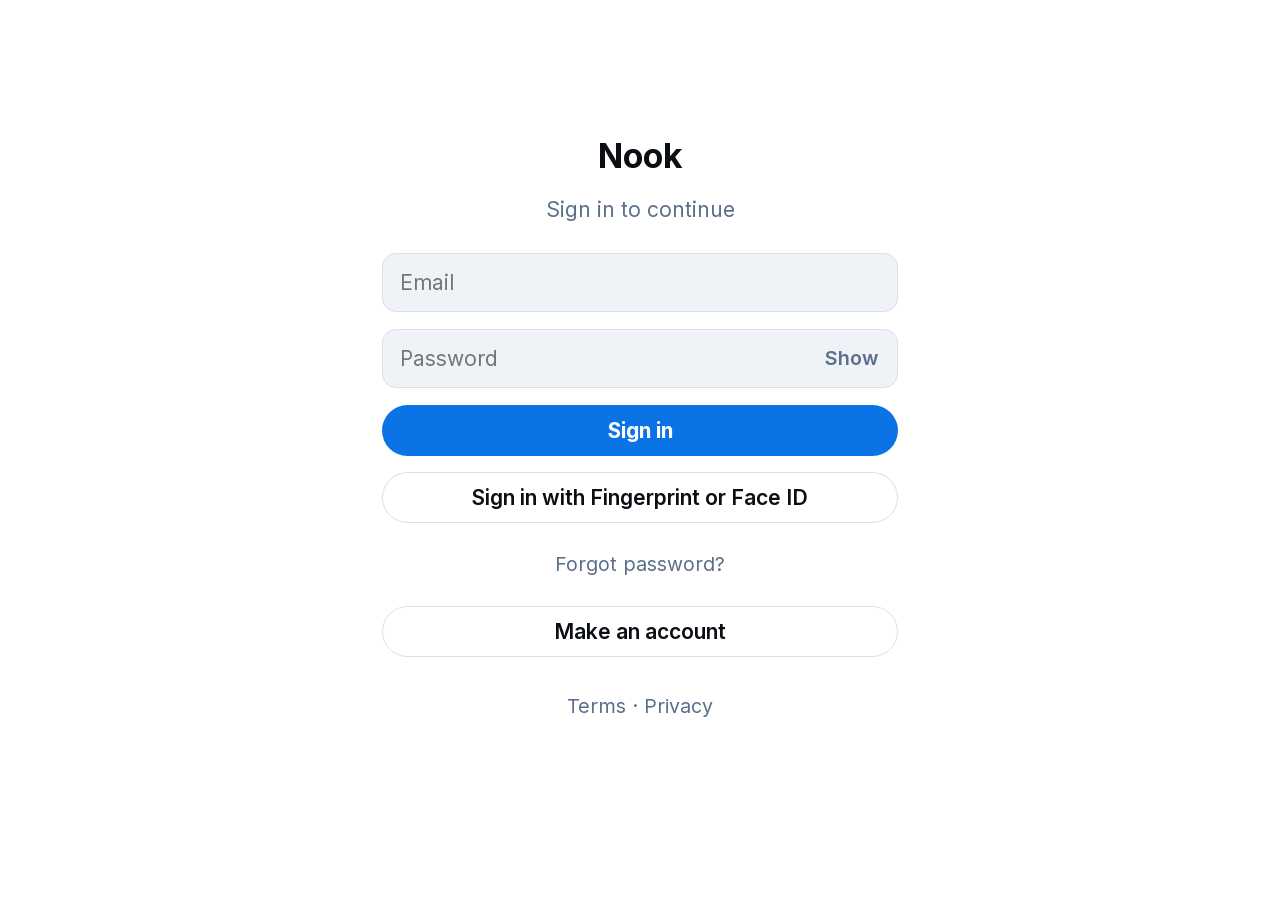
==== commit 24c47f43: "Fingerprint row under change email, none on sign up, site icon file, new owner id (3.22.12) Co-Autho" ====
--- a/index.html
+++ b/index.html
@@ -1,7 +1,8 @@
-<!doctype html><html lang="en"><head><meta charset=utf8><meta http-equiv="Content-Security-Policy" content="default-src 'self'; script-src 'self'; style-src 'self'; font-src 'self'; img-src 'self' data: blob: https:; media-src 'self' data: blob: https://cimyolsipjdpibzaebmx.supabase.co; connect-src 'self' data: blob: https://cimyolsipjdpibzaebmx.supabase.co wss://cimyolsipjdpibzaebmx.supabase.co https://www.youtube.com https://api.pwnedpasswords.com; worker-src 'self'; manifest-src 'self'; frame-src 'none'; object-src 'none'; base-uri 'none'; form-action 'none'"><link rel="manifest" href="manifest.webmanifest"><meta name="theme-color" content="#161e27"><meta name="description" content="Nook is a small social app for adults. Post, follow people and message your friends."><meta property="og:type" content="website"><meta property="og:site_name" content="Nook"><meta property="og:title" content="Nook"><meta property="og:description" content="Post, follow people and message your friends."><meta property="og:url" content="https://nook-web-app.github.io/"><meta property="og:image" content="https://nook-web-app.github.io/og-image.png"><meta property="og:image:width" content="1200"><meta property="og:image:height" content="630"><meta name="twitter:card" content="summary_large_image"><meta name="twitter:title" content="Nook"><meta name="twitter:image" content="https://nook-web-app.github.io/og-image.png"><meta name="mobile-web-app-capable" content="yes"><meta name="apple-mobile-web-app-capable" content="yes"><meta name="apple-mobile-web-app-title" content="Nook"><meta name="apple-mobile-web-app-status-bar-style" content="black"><link rel="icon" href="icon-192.png" type="image/png"><link rel="apple-touch-icon" href="icon-192.png"><meta name=viewport content="width=device-width,initial-scale=1,viewport-fit=cover,interactive-widget=resizes-content"></head><body>
+<!doctype html><html lang="en"><head><meta charset=utf8><meta http-equiv="Content-Security-Policy" content="default-src 'self'; script-src 'self'; style-src 'self'; font-src 'self'; img-src 'self' data: blob: https:; media-src 'self' data: blob: https://cimyolsipjdpibzaebmx.supabase.co; connect-src 'self' data: blob: https://cimyolsipjdpibzaebmx.supabase.co wss://cimyolsipjdpibzaebmx.supabase.co https://www.youtube.com https://api.pwnedpasswords.com; worker-src 'self'; manifest-src 'self'; frame-src 'none'; object-src 'none'; base-uri 'none'; form-action 'none'"><link rel="manifest" href="manifest.webmanifest"><meta name="theme-color" content="#161e27"><meta name="description" content="Nook is a small social app for adults. Post, follow people and message your friends."><meta property="og:type" content="website"><meta property="og:site_name" content="Nook"><meta property="og:title" content="Nook"><meta property="og:description" content="Post, follow people and message your friends."><meta property="og:url" content="https://nook-web-app.github.io/"><meta property="og:image" content="https://nook-web-app.github.io/og-image.png"><meta property="og:image:width" content="1200"><meta property="og:image:height" content="630"><meta name="twitter:card" content="summary_large_image"><meta name="twitter:title" content="Nook"><meta name="twitter:image" content="https://nook-web-app.github.io/og-image.png"><meta name="mobile-web-app-capable" content="yes"><meta name="apple-mobile-web-app-capable" content="yes"><meta name="apple-mobile-web-app-title" content="Nook"><meta name="apple-mobile-web-app-status-bar-style" content="black"><link rel="icon" href="favicon.ico" sizes="any"><link rel="icon" href="icon-192.png" type="image/png" sizes="192x192"><link rel="apple-touch-icon" href="icon-192.png"><meta name=viewport content="width=device-width,initial-scale=1,viewport-fit=cover,interactive-widget=resizes-content"></head><body>
 <meta name="claude:viewport-fit-sides" content="cover">
 <title>Nook</title>
 <link rel="preload" href="fonts/inter-latin.woff2" as="font" type="font/woff2" crossorigin>
+<link rel="preconnect" href="https://cimyolsipjdpibzaebmx.supabase.co" crossorigin>
 <script src="guard.js"></script>
 <script defer src="supabase.js" integrity="sha384-UagCvVPT5XXA0Hx+nJYUAGBFseHT9zBgpJMSebsAxl9lciTwbT+39j5VfRjdP5Tp" crossorigin="anonymous"></script>
 <script defer src="app.js"></script>
--- a/style.css
+++ b/style.css
@@ -65,7 +65,8 @@
 .lbm{display:flex;max-width:100%;max-height:100%}
 .av:has(> img.pic){background:none}
 .av>img.pic{border-radius:50%}
-.pic.blur{filter:blur(3px);transform:scale(1.04) translateZ(0);will-change:transform;backface-visibility:hidden}
+/* soft look without filter:blur: the picture is laid out at a quarter size and scaled up on the GPU, so the smoothing comes from the upscale and nothing is re-filtered on repaint */
+.pic.blur,.banner .pic.blur{inset:0;width:25%;height:25%;transform-origin:0 0;transform:translate(-8%,-8%) scale(4.16);backface-visibility:hidden;image-rendering:auto}
 .banner:has(> .pic.blur){background:none;contain:paint}
 .imgs.n1 img{height:auto;max-height:min(460px,60vh)}
 .imgs.n2{grid-template-columns:1fr 1fr;aspect-ratio:2/1}
@@ -342,7 +343,7 @@
 .mrow.new{animation:fadeIn .18s ease-out}
 .cimgs div{animation:zoomIn .22s ease-out}
 .skel{position:relative;overflow:hidden;contain:paint}
-.skel::after{content:"";position:absolute;inset:0;background:linear-gradient(100deg,transparent 30%,var(--line) 50%,transparent 70%);transform:translateX(-100%);animation:shimmer 1.2s linear infinite;pointer-events:none;will-change:transform}
+.skel::after{content:"";position:absolute;inset:0;background:linear-gradient(100deg,transparent 30%,var(--line) 50%,transparent 70%);transform:translateX(-100%);animation:shimmer 1.2s linear infinite;pointer-events:none}
 #toast{transform:translate(-50%,8px);transition:opacity .18s,transform .18s}
 #toast.show{transform:translate(-50%,0)}
 .ib,.tab,.pri,.ghost,.fab,#nav button,.si,.dm,.lrow{transition:color .15s,background-color .15s,transform .12s}
@@ -355,7 +356,6 @@
 .bub,.dmm,.lc{transition:transform .12s,opacity .2s}
 .lrow,.dm{position:relative;isolation:isolate}
 .lrow::before,.dm::before{content:"";position:absolute;inset:3px 6px;border-radius:var(--r-m);z-index:-1;pointer-events:none;transition:background-color .15s}
-.dm:active::before,.lrow:active::before{background-color:var(--bg2)}
 .si:active{background-color:var(--bg2)}
 }
 :focus-visible{outline:none}
@@ -471,3 +471,21 @@
 #boot img{border-radius:18px}
 #boot i{width:22px;height:22px;border-radius:50%;border:2px solid var(--line);border-top-color:var(--muted);animation:ptrspin .8s linear infinite}
 #main:not(:empty)~#boot,#top:not(:empty)~#boot{display:none}
+/* a picture that is still in the store: the box is held at a size so nothing jumps when it is filled in */
+img.lz{aspect-ratio:var(--ar,4/3);background:var(--bg2)}
+/* same limits as the picture that replaces it, so the box does not change size when it arrives */
+.imgs.n1 img.lz{height:auto;max-height:min(460px,60vh)}
+.zimgs img.lz{max-height:260px}
+
+html.shield-on::after{content:"";position:fixed;inset:0;background:var(--bg);z-index:2147483647}
+@media print{html.shield-on body{display:none!important}}
+.dmw.wait{position:relative;overflow:hidden;border-radius:var(--r-m);margin-top:4px;background:var(--bg2);width:min(72vw,360px);min-height:140px}
+.dmw.wait[style*="--ar"]{width:min(72vw,360px,calc(56vh * var(--ar)));aspect-ratio:var(--ar);min-height:0}
+.dmw.wait .dmm{position:absolute;inset:0;width:100%;height:100%;margin:0;opacity:0;border:0;outline:0}
+.dmw.wait::after{content:"";position:absolute;inset:0;background:linear-gradient(100deg,transparent 30%,var(--line) 50%,transparent 70%);transform:translateX(-100%);animation:shimmer 1.2s linear infinite;pointer-events:none}
+.skelrow{pointer-events:none}
+.skelrow .sk{background:var(--bg2);border-radius:var(--r-s)}
+.skelrow .av48{width:48px;height:48px;border-radius:50%;flex:none}
+.skelrow .nm{display:flex;flex-direction:column;gap:8px}
+.skelrow .l1{height:14px;width:45%}
+.skelrow .l2{height:12px;width:75%}
